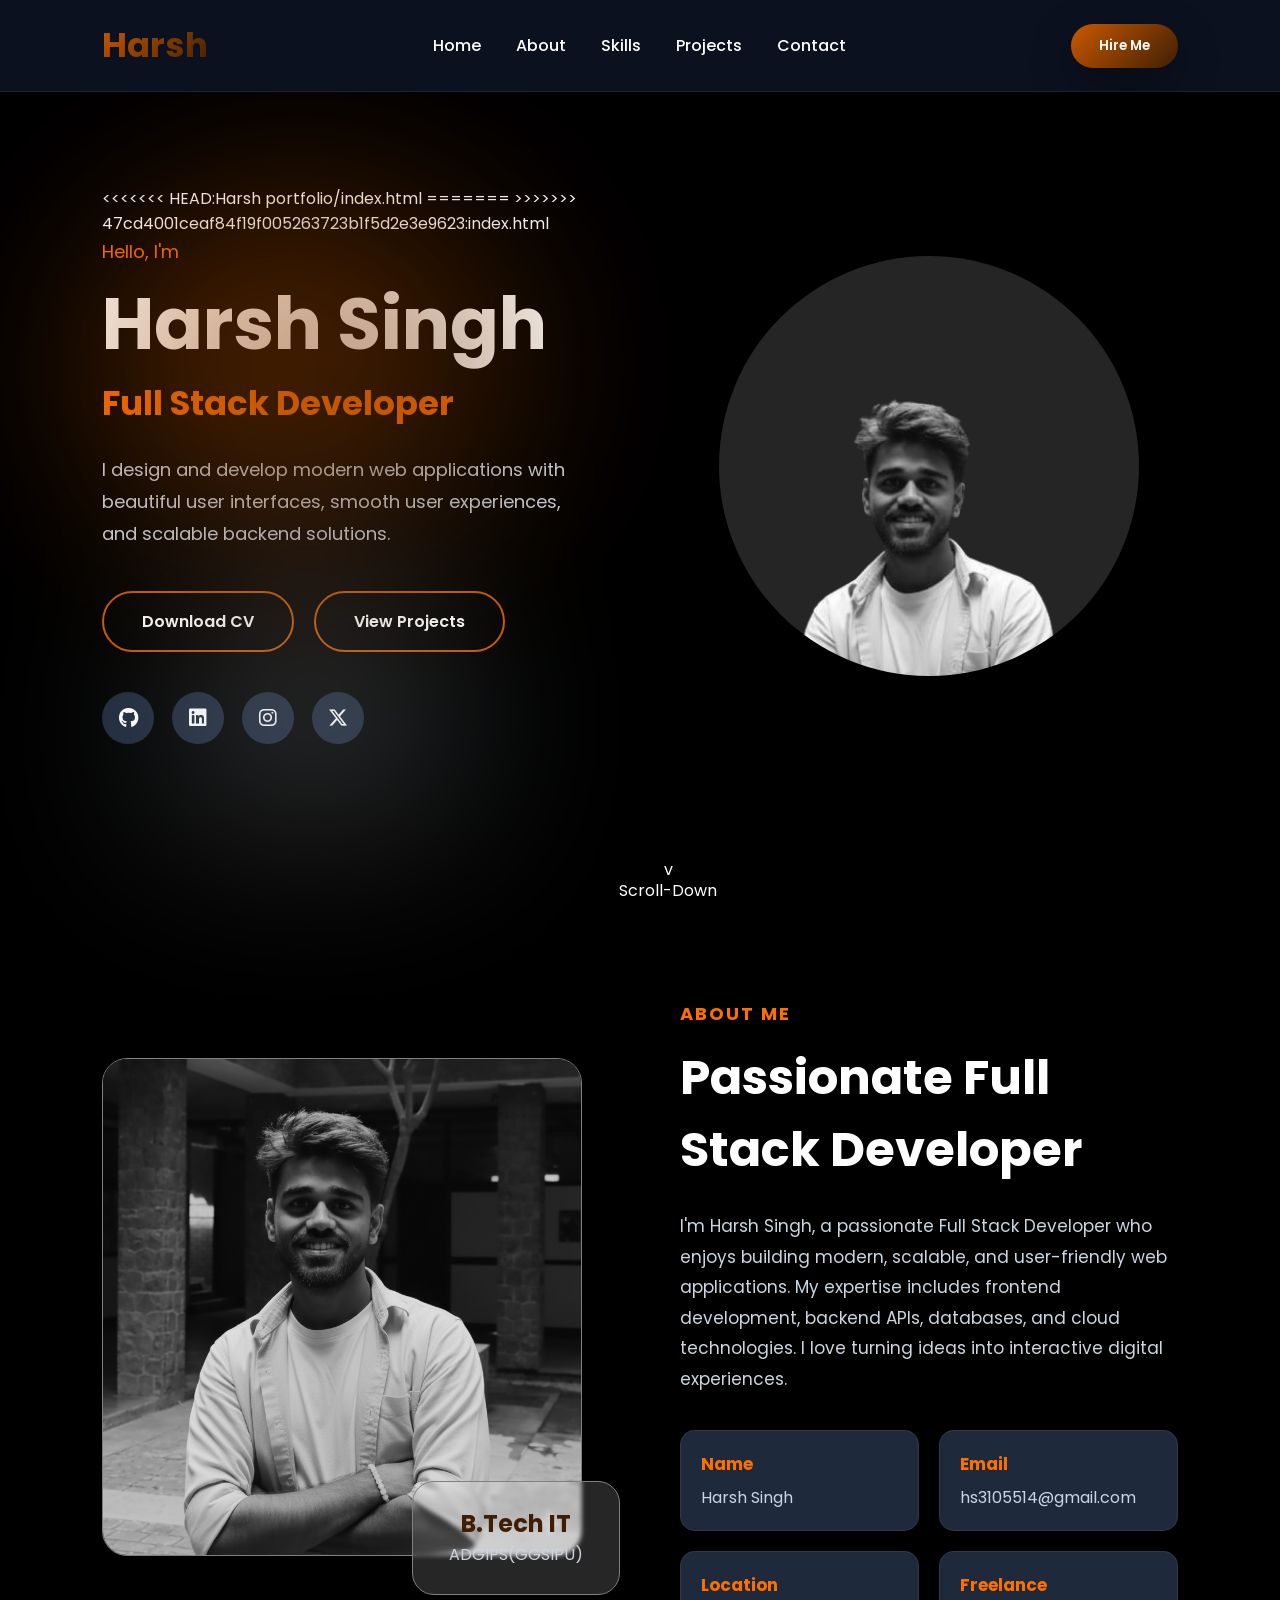
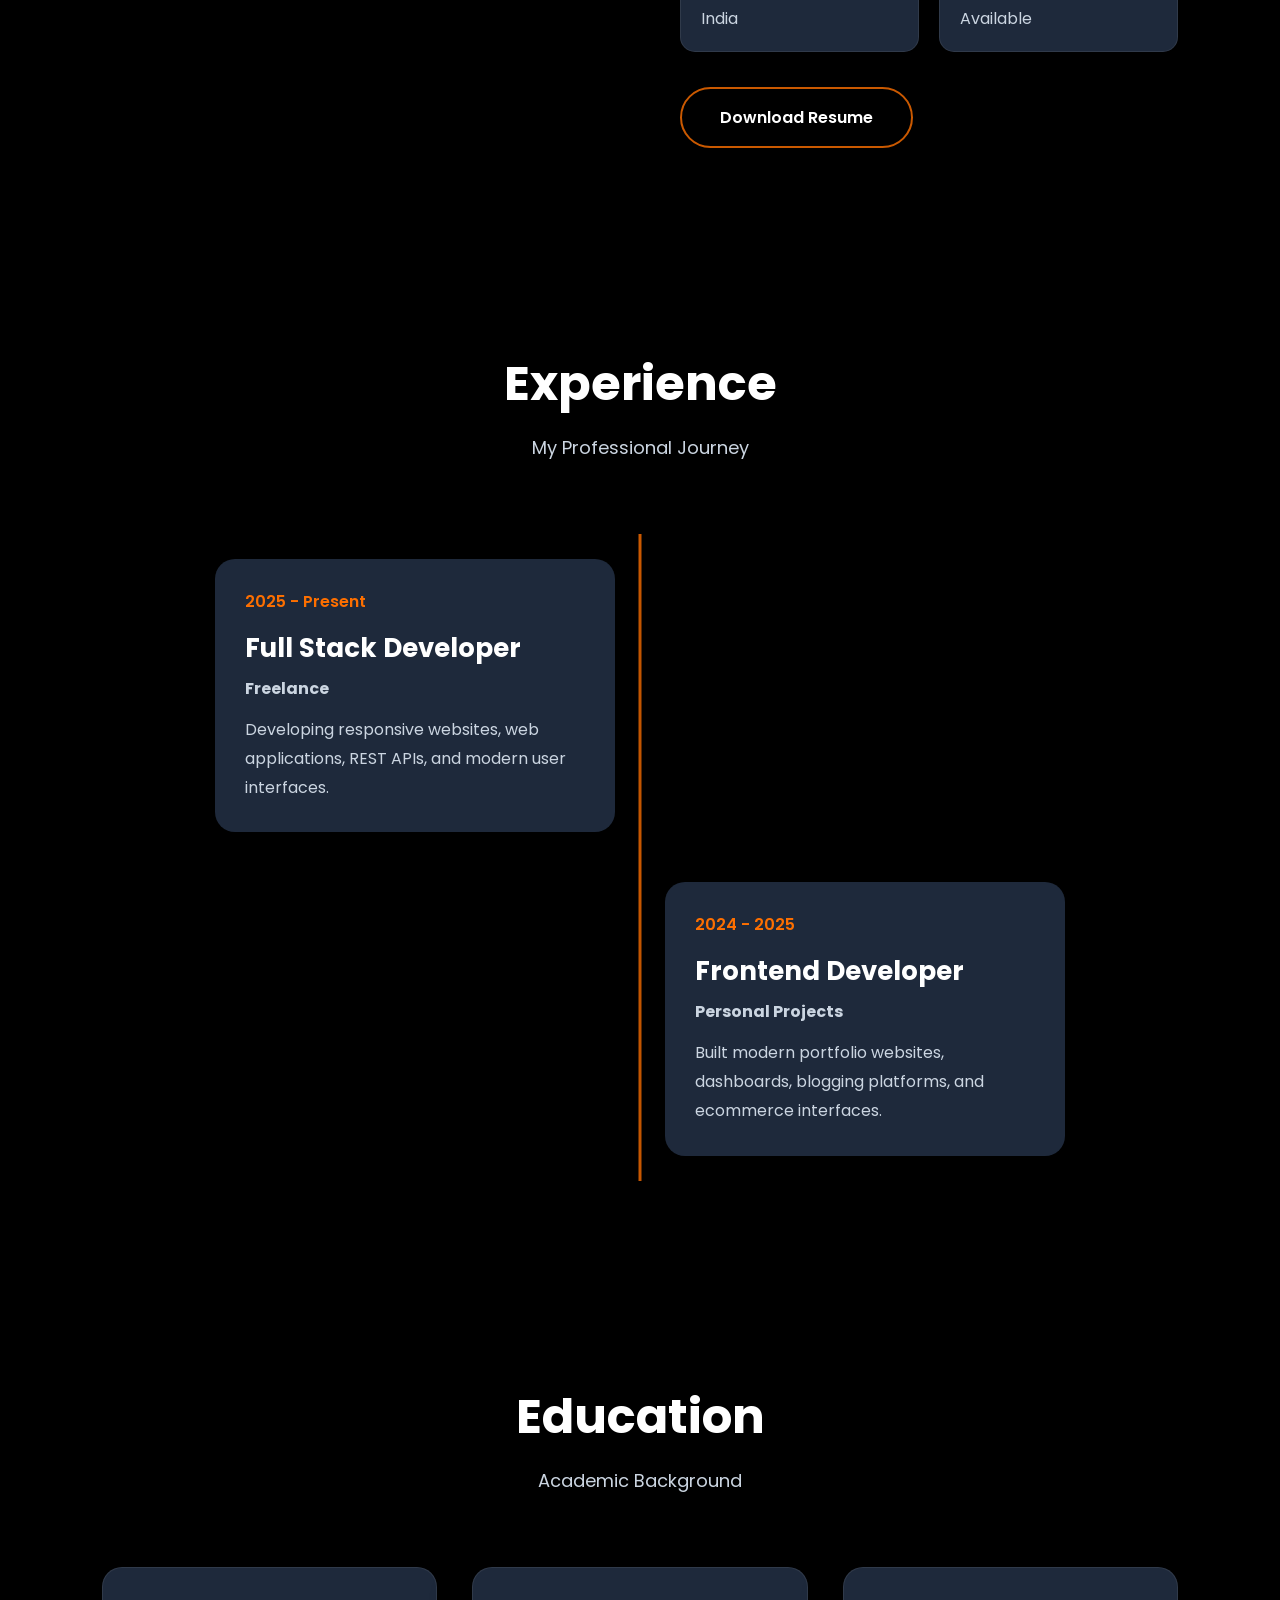
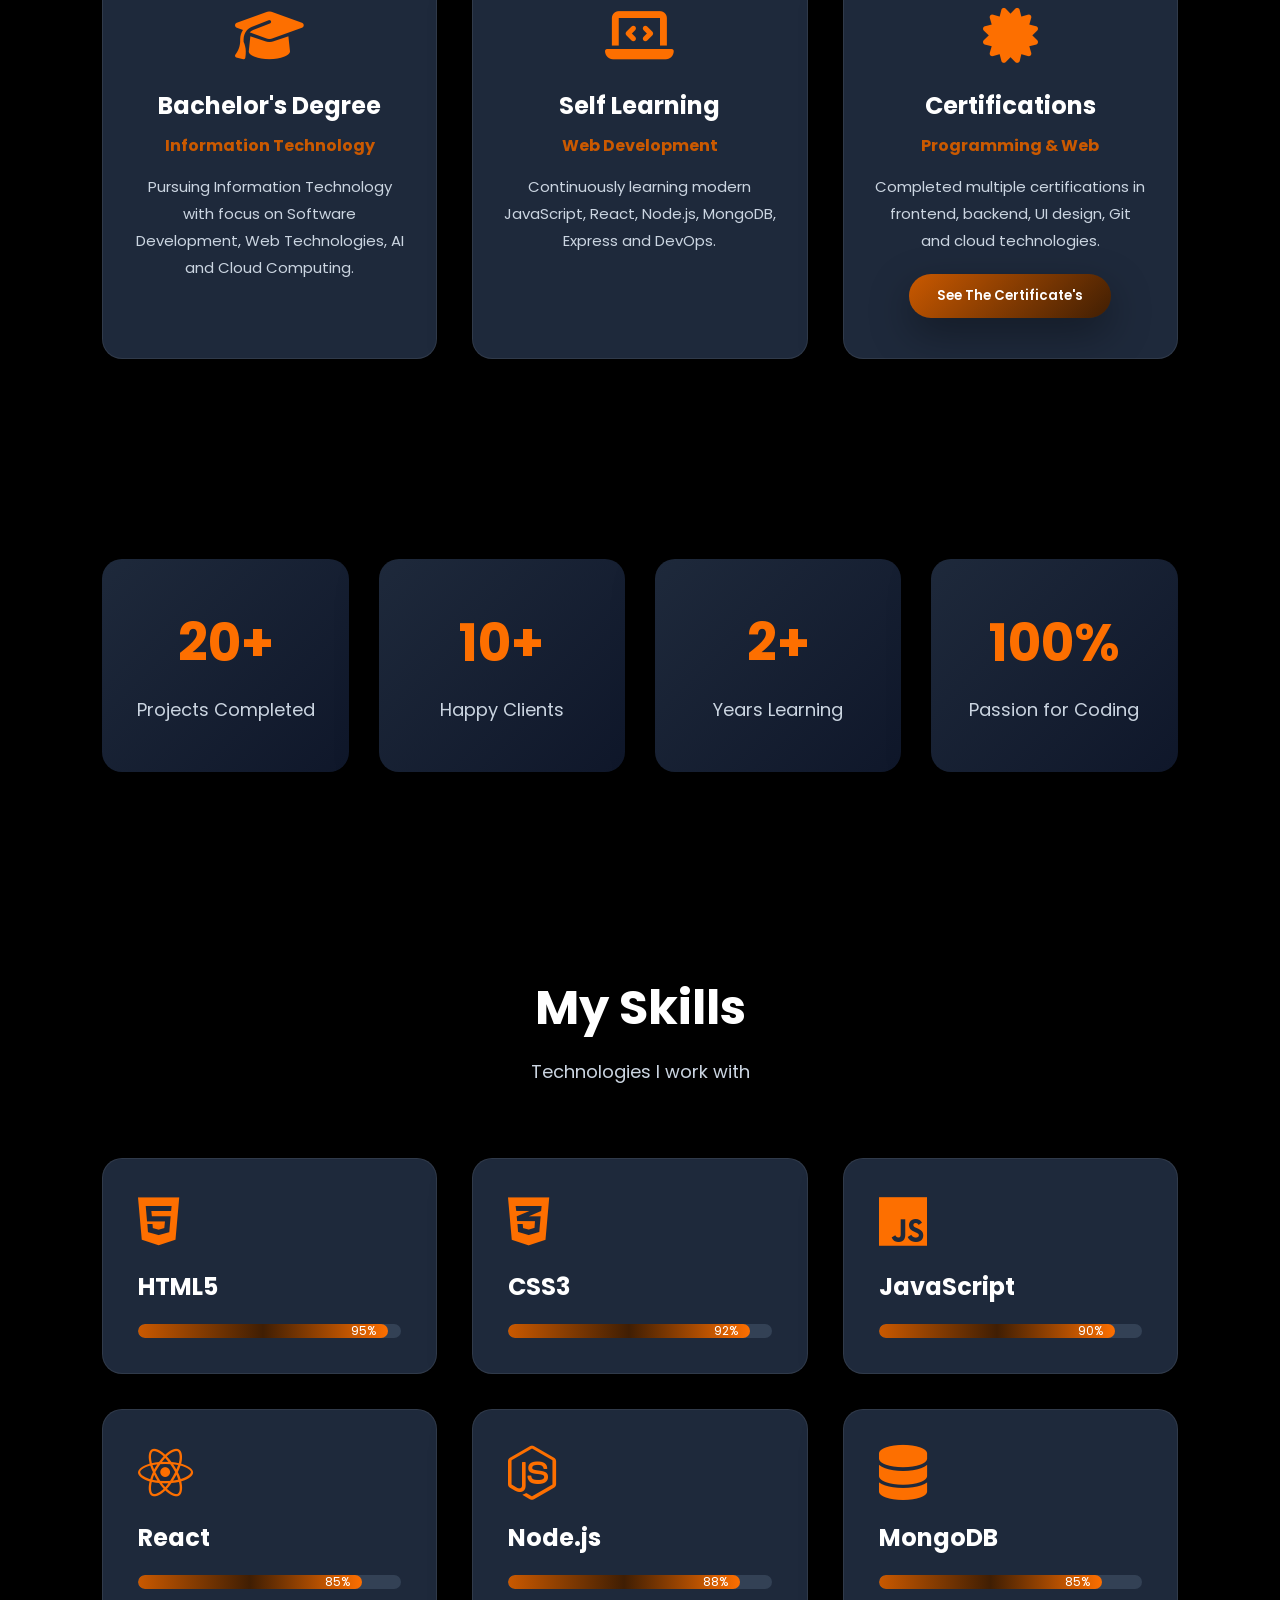
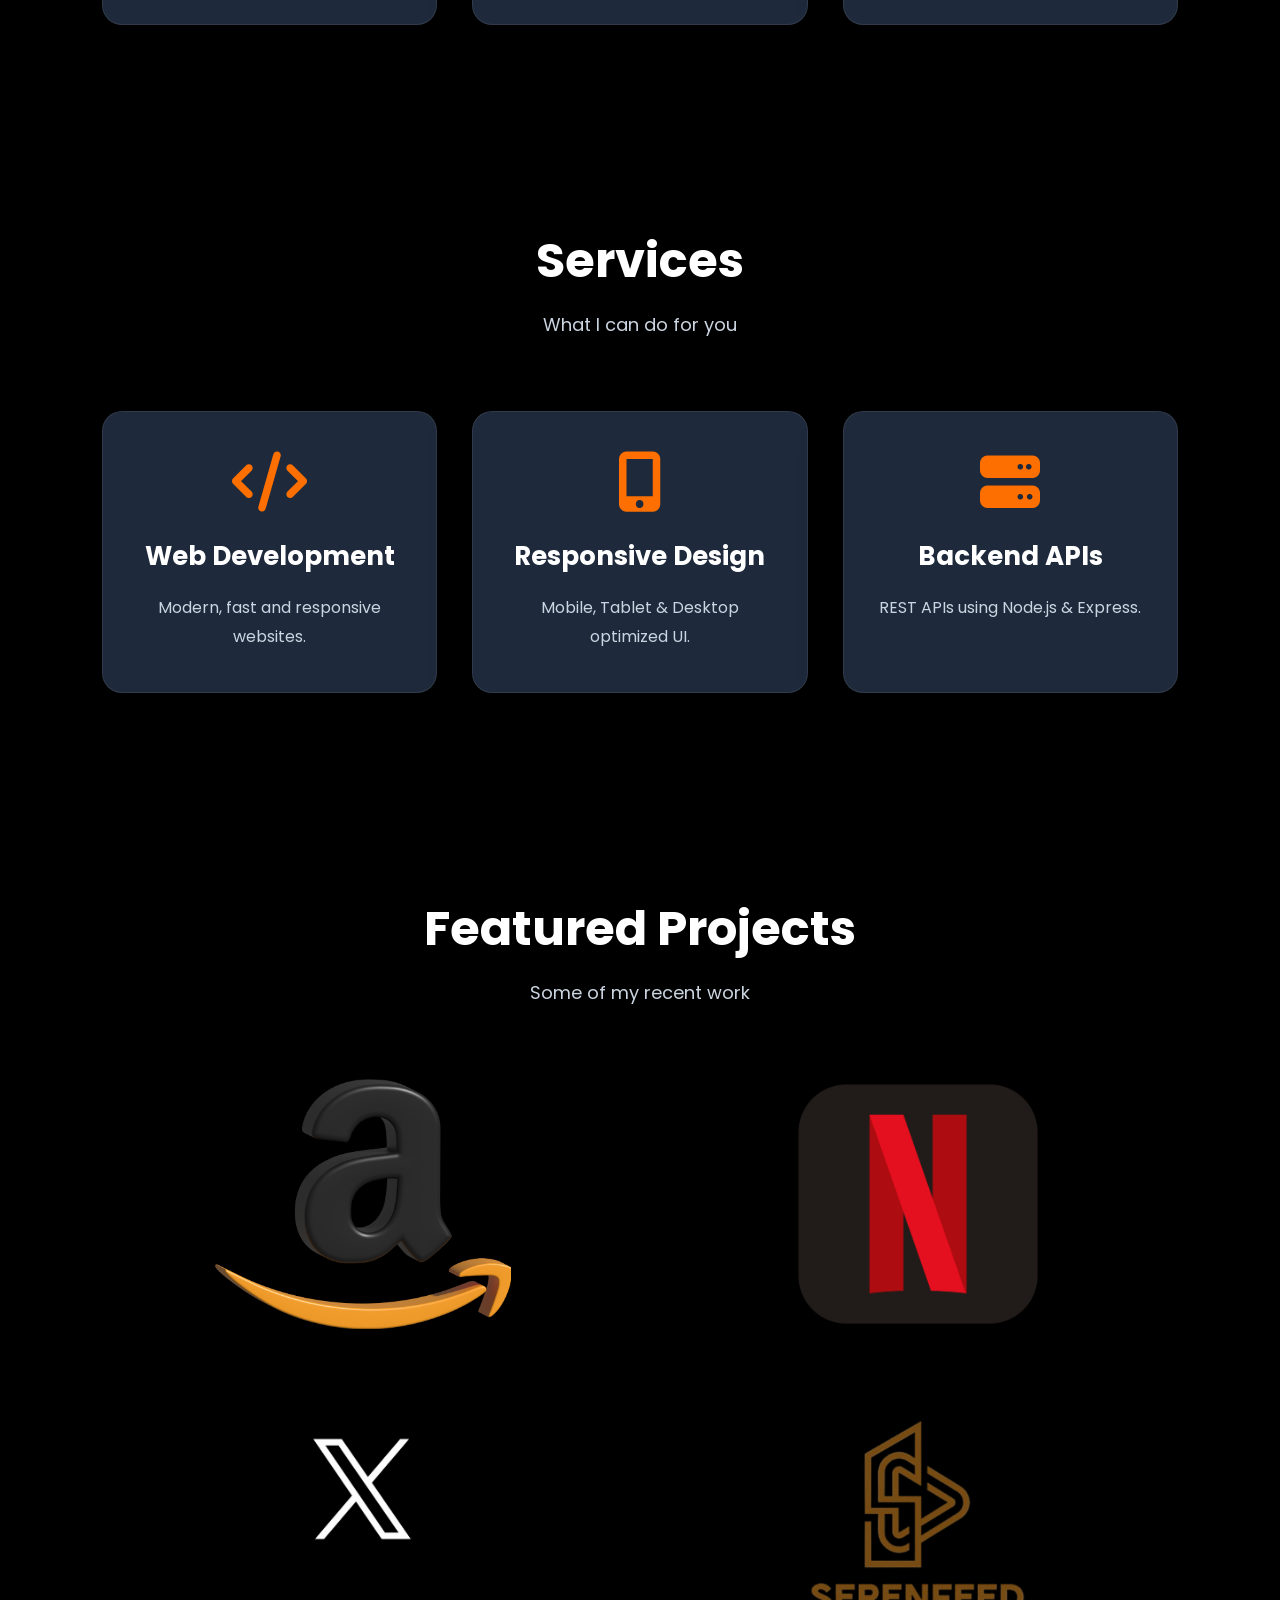
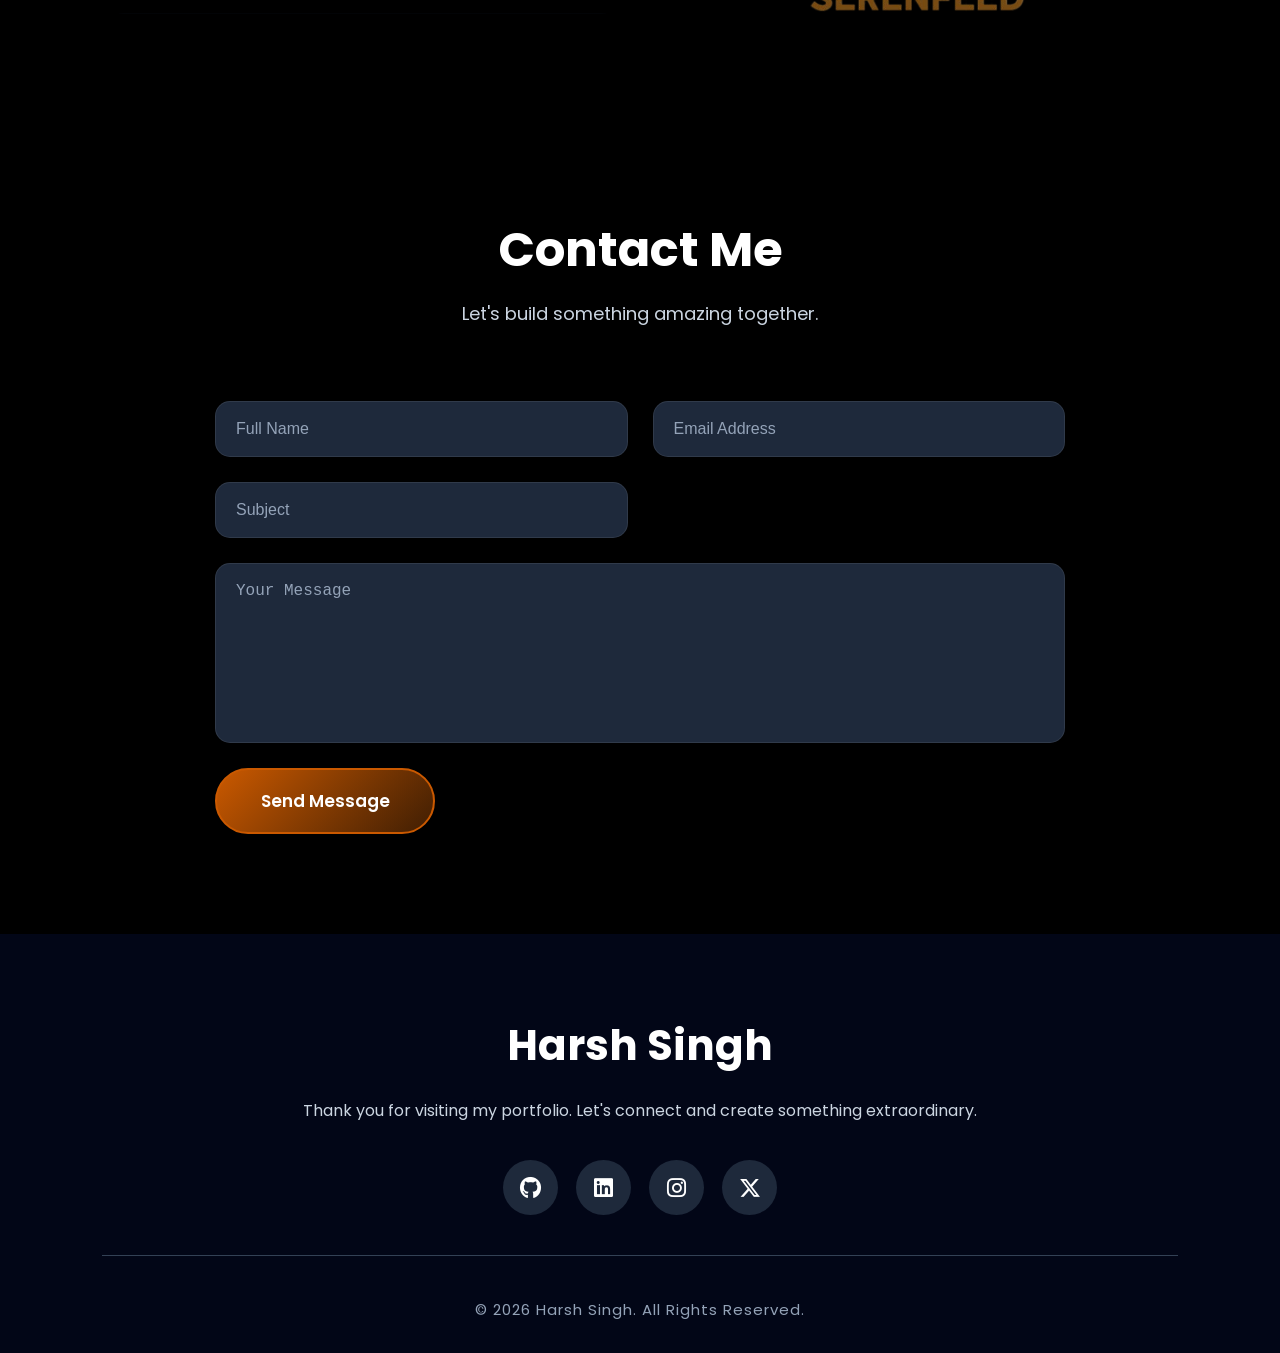
==== index.html @ ce19716c "changes" ====
<!DOCTYPE html>
<html lang="en">

<head>
    <meta charset="UTF-8">
    <meta name="viewport" content="width=device-width, initial-scale=1.0">
    <title>Harsh Singh | Portfolio</title>

   <link rel="logo" href="screen.png">

    <!-- CSS -->
    <link rel="stylesheet" href="portfolio1.css">

    <!-- Next sections will be added here -->

    <script src="portfolio1.js"></script>

    <!-- Google Fonts -->
    <link href="https://fonts.googleapis.com/css2?family=Poppins:wght@300;400;500;600;700&display=swap"
        rel="stylesheet">

    <!-- Font Awesome -->
    <link rel="stylesheet" href="https://cdnjs.cloudflare.com/ajax/libs/font-awesome/6.6.0/css/all.min.css">
</head>

<body>

    <!-- ================= NAVBAR ================= -->

    <header>

        <nav class="navbar">

            <div class="logo">
                Harsh
            </div>

            <ul class="nav-links">

                <li><a href="#home">Home</a></li>

                <li><a href="#about">About</a></li>

                <li><a href="#skills">Skills</a></li>

                <li><a href="#projects">Projects</a></li>

                <li><a href="#contact">Contact</a></li>

            </ul>

            <div class="nav-right">

                <button class="hire-btn">
                    Hire Me
                </button>

                <div class="menu-btn">
                    <i class="fas fa-bars"></i>
                </div>

            </div>

        </nav>

    </header>

    <!-- ================= HERO ================= -->

    <section class="hero" id="home">

        <div class="hero-content">
<<<<<<< HEAD:Harsh portfolio/index.html
            <div class="image-bg"><img src="about-bg.png" alt="Harsh singh"></div>
=======
            <div class="image-bg"></div>
>>>>>>> 47cd4001ceaf84f19f005263723b1f5d2e3e9623:index.html

            <p class="small-text">
                Hello, I'm
            </p>

            <h1>
                Harsh Singh
            </h1>

            <h2>
                Full Stack Developer
            </h2>

            <p class="hero-description">

                I design and develop modern web applications with
                beautiful user interfaces, smooth user experiences,
                and scalable backend solutions.

            </p>

            <div class="hero-buttons">

                <button class="primary-btn">
                    Download CV
                </button>

                <a href="#projects" <button class="secondary-btn">
                    View Projects
                    </button></a>

            </div>

            <!-- Social Icons -->

            <div class="social-links">

                <a href="https://github.com/harsh17-hub">
                    <i class="fab fa-github"></i>
                </a>

                <a href="www.linkedin.com/in/harsh-singh-16a64332b">
                    <i class="fab fa-linkedin"></i>
                </a>

                <a href="https://www.instagram.com/iguana.4095469/">
                    <i class="fab fa-instagram"></i>
                </a>

                <a href="https://x.com/HarshSi26228274">
                    <i class="fab fa-x-twitter"></i>
                </a>

            </div>

        </div>

        <!-- Hero Image -->

        <div class="hero-image">
            <div class="image-bg2">
                <div class="img-box">
                    <img src="about-bg.png" alt="Harsh Singh">
                </div>
            </div>
        </div>

    </section>

    <!-- Scroll Indicator -->

    <div class="scroll-down">

        <span>v</span>
        <span>Scroll-Down</span>

    </div>


    <!-- ================= ABOUT ================= -->

    <section class="about" id="about">

        <div class="about-image">

            <img src="about.png" alt="About Me">

            <div class="card">
                <h1>B.Tech IT</h1>
                <p>ADGIPS(GGSIPU)</p>
            </div>

        </div>

        <div class="about-content">

            <h5>ABOUT ME</h5>

            <h2>
                Passionate Full Stack Developer
            </h2>

            <p>

                I'm Harsh Singh, a passionate Full Stack Developer who enjoys
                building modern, scalable, and user-friendly web applications.
                My expertise includes frontend development, backend APIs,
                databases, and cloud technologies. I love turning ideas into
                interactive digital experiences.

            </p>

            <div class="about-info">

                <div class="info-box">

                    <h3>Name</h3>

                    <span>Harsh Singh</span>

                </div>

                <div class="info-box">

                    <h3>Email</h3>

                    <span>hs3105514@gmail.com</span>

                </div>

                <div class="info-box">

                    <h3>Location</h3>

                    <span>India</span>

                </div>

                <div class="info-box">

                    <h3>Freelance</h3>

                    <span>Available</span>

                </div>

            </div>

            <button class="primary-btn">

                Download Resume

            </button>

        </div>

    </section>

    <!-- ================= EXPERIENCE ================= -->

    <section class="experience">

        <div class="section-title">

            <h2>Experience</h2>

            <p>My Professional Journey</p>

        </div>

        <div class="timeline">

            <div class="timeline-item">

                <div class="timeline-content">

                    <span>2025 - Present</span>

                    <h3>Full Stack Developer</h3>

                    <h4>Freelance</h4>

                    <p>

                        Developing responsive websites, web applications,
                        REST APIs, and modern user interfaces.

                    </p>

                </div>

            </div>

            <div class="timeline-item">

                <div class="timeline-content">

                    <span>2024 - 2025</span>

                    <h3>Frontend Developer</h3>

                    <h4>Personal Projects</h4>

                    <p>

                        Built modern portfolio websites,
                        dashboards, blogging platforms,
                        and ecommerce interfaces.

                    </p>

                </div>

            </div>

        </div>

    </section>

    <!-- ================= EDUCATION ================= -->

    <section class="education">

        <div class="section-title">

            <h2>Education</h2>

            <p>Academic Background</p>

        </div>

        <div class="education-grid">

            <div class="education-card">

                <i class="fas fa-graduation-cap"></i>

                <h3>Bachelor's Degree</h3>

                <h4>Information Technology</h4>

                <p>

                    Pursuing Information Technology with focus on
                    Software Development, Web Technologies,
                    AI and Cloud Computing.

                </p>

            </div>

            <div class="education-card">

                <i class="fas fa-laptop-code"></i>

                <h3>Self Learning</h3>

                <h4>Web Development</h4>

                <p>

                    Continuously learning modern JavaScript,
                    React, Node.js, MongoDB,
                    Express and DevOps.

                </p>

            </div>

            <div class="education-card">

                <i class="fas fa-certificate"></i>

                <h3>Certifications</h3>

                <h4> Programming & Web</h4>

                <p>

                    Completed multiple certifications in
                    frontend, backend, UI design,
                    Git and cloud technologies.

                </p>

                <button> See The Certificate's</button>

            </div>

        </div>

    </section>

    <!-- ================= STATS ================= -->

    <section class="stats">

        <div class="stat-box">

            <h2>20+</h2>

            <p>Projects Completed</p>

        </div>

        <div class="stat-box">

            <h2>10+</h2>

            <p>Happy Clients</p>

        </div>

        <div class="stat-box">

            <h2>2+</h2>

            <p>Years Learning</p>

        </div>

        <div class="stat-box">

            <h2>100%</h2>

            <p>Passion for Coding</p>

        </div>

    </section>
    <!-- ================= SKILLS ================= -->

    <section class="skills" id="skills">

        <div class="section-title">
            <h2>My Skills</h2>
            <p>Technologies I work with</p>
        </div>

        <div class="skills-grid">

            <div class="skill-card">
                <i class="fab fa-html5"></i>
                <h3>HTML5</h3>
                <div class="progress">
                    <div class="progress-bar" style="width:95%">95%</div>
                </div>
            </div>

            <div class="skill-card">
                <i class="fab fa-css3-alt"></i>
                <h3>CSS3</h3>
                <div class="progress">
                    <div class="progress-bar" style="width:92%">92%</div>
                </div>
            </div>

            <div class="skill-card">
                <i class="fab fa-js"></i>
                <h3>JavaScript</h3>
                <div class="progress">
                    <div class="progress-bar" style="width:90%">90%</div>
                </div>
            </div>

            <div class="skill-card">
                <i class="fab fa-react"></i>
                <h3>React</h3>
                <div class="progress">
                    <div class="progress-bar" style="width:85%">85%</div>
                </div>
            </div>

            <div class="skill-card">
                <i class="fab fa-node-js"></i>
                <h3>Node.js</h3>
                <div class="progress">
                    <div class="progress-bar" style="width:88%">88%</div>
                </div>
            </div>

            <div class="skill-card">
                <i class="fas fa-database"></i>
                <h3>MongoDB</h3>
                <div class="progress">
                    <div class="progress-bar" style="width:85%">85%</div>
                </div>
            </div>

        </div>

    </section>

    <!-- ================= SERVICES ================= -->

    <section class="services">

        <div class="section-title">
            <h2>Services</h2>
            <p>What I can do for you</p>
        </div>

        <div class="services-grid">

            <div class="service-card">
                <i class="fas fa-code"></i>
                <h3>Web Development</h3>
                <p>Modern, fast and responsive websites.</p>
            </div>

            <div class="service-card">
                <i class="fas fa-mobile-alt"></i>
                <h3>Responsive Design</h3>
                <p>Mobile, Tablet & Desktop optimized UI.</p>
            </div>

            <div class="service-card">
                <i class="fas fa-server"></i>
                <h3>Backend APIs</h3>
                <p>REST APIs using Node.js & Express.</p>
            </div>

        </div>

    </section>

    <!-- ================= PROJECTS ================= -->

    <section class="projects" id="projects">

        <div class="section-title">
            <h2>Featured Projects</h2>
            <p>Some of my recent work</p>
        </div>

        <div class="project-grid">

            <div class="project-card">
                <img src="amazon.png" alt="Amazon">
                <div class="project-content">
                    <h3>Amazon Clone</h3>
                    <p>Creating Landing Page Of Amazon by HTML,CSS</p>
                    <a href="#">View Project</a>
                </div>
            </div>

            <div class="project-card">
                <img src="netflix.png" alt="Netflix">
                <div class="project-content">
                    <h3>Netflix Clone</h3>
                    <p>Creating Landing Page OF Netflix by HTML,CSS</p>
                    <a href="Netflix.html">View Project</a>
                </div>
            </div>

            <div class="project-card">
                <img src="x.png" alt="Twitter">
                <div class="project-content">
                    <h3>Twitter Clone</h3>
                    <p>Creating Landing Page Of twitter BY HTML,CSS, JAVASCRIPT</p>
                    <a href="#">View Project</a>
                </div>
            </div>

            <div class="project-card">
                <img src="serenfeed-logo.png" alt="Serenfeed">
                <div class="project-content">
                    <h3>SerenFeed</h3>
                    <p>Modern Blogging Platform</p>
                    <a href="serenfeed.html">View Project</a>
                </div>
            </div>

        </div>

    </section>

    <!-- ================= CONTACT ================= -->

    <section class="contact" id="contact">

        <div class="section-title">
            <h2>Contact Me</h2>
            <p>Let's build something amazing together.</p>
        </div>

        <form class="contact-form">

            <input type="text" placeholder="Full Name">

            <input type="email" placeholder="Email Address">

            <input type="text" placeholder="Subject">

            <textarea rows="6" placeholder="Your Message"></textarea>

            <button type="submit" class="primary-btn">
                Send Message
            </button>

        </form>

    </section>
</body>
<!-- ================= FOOTER ================= -->

<footer>

    <div class="footer-content">

        <h2>Harsh Singh</h2>

        <p>

            Thank you for visiting my portfolio.
            Let's connect and create something extraordinary.

        </p>

        <div class="footer-social">

            <a href="https://github.com/harsh17-hub"><i class="fab fa-github"></i></a>

            <a href="www.linkedin.com/in/harsh-singh-16a64332b"><i class="fab fa-linkedin"></i></a>

            <a href="https://www.instagram.com/iguana.4095469/"><i class="fab fa-instagram"></i></a>

            <a href="https://x.com/HarshSi26228274"><i class="fab fa-x-twitter"></i></a>

        </div>

    </div>

    <hr>

    <p class="copyright">

        © 2026 Harsh Singh. All Rights Reserved.

    </p>

</footer>

<!-- ================= BACK TO TOP ================= -->

<div id="backToTop">

    <i class="fas fa-arrow-up"></i>

</div>


</html>
---- portfolio1.css ----
/* ==========================================
        GOOGLE FONTS
========================================== */

@import url('https://fonts.googleapis.com/css2?family=Poppins:wght@300;400;500;600;700;800&display=swap');

/* ==========================================
        RESET
========================================== */

* {
    margin: 0;
    padding: 0;
    box-sizing: border-box;
    text-decoration: none;
    list-style: none;
}

html {
    scroll-behavior: smooth;
}

body {
    font-family: 'Poppins', sans-serif;
    background-color: black;
    background-size: contain;
    z-index: 0;
    color: #ffffff;
    overflow-x: hidden;
}

/* ==========================================
        VARIABLES
========================================== */

:root {

    --primary: #CA5900;
    --secondary: #401e03;
    --accent: #FD6F00;

    --bg: #0F172A;
    --card: #1E293B;
    --light: #334155;

    --text: #F8FAFC;
    --gray: #CBD5E1;

    --radius: 18px;

    --shadow: 0 15px 40px rgba(0, 0, 0, .35);

}

/* ==========================================
        GENERAL
========================================== */

section {
    padding: 100px 8%;
}

img {
    width: 100%;
    display: block;
}

button {
    border: none;
    cursor: pointer;
    transition: .35s;
    font-family: inherit;
}

button:hover {
    transform: translateY(-3px);
}

h1,
h2,
h3,
h4 {
    font-weight: 700;
}

p {
    line-height: 1.8;
    color: var(--gray);
}

/* ==========================================
        NAVBAR
========================================== */

header {

    position: fixed;
    width: 100%;
    top: 0;
    left: 0;
    z-index: 1000;

    backdrop-filter: blur(18px);

    background: rgba(15, 23, 42, .75);

    border-bottom: 1px solid rgba(255, 255, 255, .08);

}

.navbar {

    display: flex;

    justify-content: space-between;

    align-items: center;

    padding: 20px 8%;

}

.logo {

    font-size: 34px;

    font-weight: 700;

    background: linear-gradient(135deg, var(--primary), var(--secondary));
    -webkit-background-clip: text;

    -webkit-text-fill-color: transparent;

}


.nav-links {

    display: flex;

    gap: 35px;

}

.nav-links a {

    color: white;

    font-weight: 500;

    transition: .3s;
    position: relative;
    text-decoration: none;

}

.nav-links a::after {
    content: '';
    position: absolute;
    bottom: -5px;
    left: 0;
    right: 0;
    width: 0;
    height: 2px;
    background: rgb(65, 65, 255);
    transition: width 0.3s ease;
}

.nav-links a:hover::after {
    width: 100%;
}

.nav-links a:hover {

    color: var(--accent);

}

.nav-right {

    display: flex;

    align-items: center;

    gap: 18px;

}

.menu-btn {

    display: none;

    color: white;

    font-size: 28px;

    cursor: pointer;

}

.hire-btn {

    padding: 12px 28px;

    background: linear-gradient(135deg, var(--primary), var(--secondary));

    color: white;

    border-radius: 40px;

    font-weight: 600;

    box-shadow: var(--shadow);

}

.hire-btn:hover {

    transform: translateY(-4px);

}

/* ==========================================
        HERO
========================================== */

.hero {

    min-height: 100vh;

    display: flex;

    justify-content: space-between;

    align-items: center;

    gap: 80px;

    padding-top: 130px;

}

.hero-content {

    flex: 1;

}

.small-text {

    color: var(--accent);

    font-size: 18px;

    margin-bottom: 15px;

}

.hero h1 {

    font-size: 72px;

    line-height: 1.1;

    margin-bottom: 15px;

}

.hero h2 {

    font-size: 34px;

    color: var(--accent);

    margin-bottom: 25px;

}

.hero-description {

    max-width: 600px;

    font-size: 18px;

    margin-bottom: 40px;

}

.hero-buttons {

    display: flex;

    gap: 20px;

    margin-bottom: 40px;

}

.primary-btn {

    background: transparent;

    border: 2px solid var(--primary);

    color: white;

    padding: 16px 38px;

    border-radius: 50px;

    font-size: 16px;

    font-weight: 600;

}

.secondary-btn {

    background: transparent;

    color: white;

    border: 2px solid var(--primary);

    padding: 16px 38px;

    border-radius: 50px;

    font-size: 16px;

    font-weight: 600;

}

.primary-btn:hover {

    background: linear-gradient(135deg, var(--primary), var(--secondary));

    transform: translateY(-6px);

}

.secondary-btn:hover {

    background: linear-gradient(135deg, var(--primary), var(--secondary));

    transform: translateY(-6px);

}


/* ==========================================
        SOCIAL LINKS
========================================== */

.social-links {

    display: flex;

    gap: 18px;

}

.social-links a {

    width: 52px;

    height: 52px;

    display: flex;

    justify-content: center;

    align-items: center;

    border-radius: 50%;

    background: var(--card);

    color: white;

    font-size: 20px;

    transition: .3s;

}

.social-links a:hover {

    background: linear-gradient(135deg, var(--primary), var(--secondary));

    transform: translateY(-6px);

}

/* ==========================================
        HERO IMAGE
========================================== */

.hero-image {

    flex: 1;

    position: relative;

    display: flex;
    margin-top: 1px;

    justify-content: center;

    align-items: center;

}

.image-bg {
    position: absolute;

    z-index: 0;

    width: 420px;

    height: 320px;

    background: linear-gradient(135deg, var(--primary), var(--secondary));

    border-radius: 80%;

    filter: blur(100px);

    opacity: .31;

}


.img-box {
    display: flex;

    align-items: center;

    justify-content: center;

    width: 420px;

    height: 420px;

    background: rgb(38, 37, 37);

    border-radius: 100%;

    filter: blur(0px);

    overflow: hidden;
}

.img-box img {
    width: 100%;
    filter: grayscale(100%);
    transition: 0.3s ease;
    cursor: pointer;
}

.img-box :hover {
    filter: grayscale(0%);
    transform: scale(1.05);
}

/* ==========================================
        SCROLL INDICATOR
========================================== */

.scroll-down {

    position: absolute;

    right: 40%;

    bottom: 0px;

    transform: translateX(-50%);

}


.scroll-down span {

    width: 100px;

    height: 20px;

    display: flex;
    justify-content: center;
    align-items: center;
    animation: scroll 1.5s infinite;
    margin-top: 1px;

    /* border:2px solid var(--accent); */

    border-radius: 30px;

    position: relative;

}

.scroll-down span::before {

    content: "";

    position: absolute;

    top: 8px;

    left: 50%;

    transform: translateX(-50%);

    width: 6px;

    height: 10px;

    /* background:var(--accent); */

    border-radius: 50px;

    animation: scroll 1.5s infinite;

}

@keyframes scroll {

    0% {

        opacity: 1;

        transform: translate(-50%, 0);

    }

    100% {

        opacity: 0;

        transform: translate(-50%, 20px);

    }

}

/* ==========================================
        ABOUT SECTION
========================================== */

.about {
    display: grid;
    grid-template-columns: 1fr 1fr;
    gap: 80px;
    align-items: center;
}

.card {
    display: flex;
    flex-direction: column;
    justify-content: center;
    align-items: center;
    margin: 10px 10px 10px 10px;
    top: -85px;
    left: 300px;
    position: relative;
    border-radius: 22px;
    background-color: rgba(255, 255, 255, 0.15);
    backdrop-filter: blur(2px);
    height: 114px;
    width: 208px;
    border: 1px solid grey;
}

.card h1 {
    color: var(--secondary)
}

.about-image img {
    width: 100%;
    max-width: 480px;
    border-radius: 25px;
    box-shadow: var(--shadow);
    border: 1px solid grey;
}

.about-content h5 {
    color: var(--accent);
    font-size: 18px;
    letter-spacing: 2px;
    margin-bottom: 15px;
}

.about-content h2 {
    font-size: 48px;
    margin-bottom: 25px;
}

.about-content p {
    font-size: 17px;
    margin-bottom: 35px;
}

.about-info {
    display: grid;
    grid-template-columns: repeat(2, 1fr);
    gap: 20px;
    margin-bottom: 35px;
}

.info-box {
    background: var(--card);
    padding: 20px;
    border-radius: 15px;
    transition: .35s;
    border: 1px solid rgba(255, 255, 255, .08);
}

.info-box:hover {
    transform: translateY(-8px);
    border-color: var(--accent);
}

.info-box h3 {
    color: var(--accent);
    font-size: 17px;
    margin-bottom: 8px;
}

.info-box span {
    color: var(--gray);
}

/* ==========================================
        SECTION TITLE
========================================== */

.section-title {
    text-align: center;
    margin-bottom: 70px;
}

.section-title h2 {
    font-size: 48px;
    margin-bottom: 12px;
}

.section-title p {
    font-size: 18px;
}

/* ==========================================
        EXPERIENCE
========================================== */


.timeline {
    max-width: 900px;
    margin: auto;
    position: relative;
}

.timeline::before {
    content: "";
    position: absolute;
    left: 50%;
    top: 0;
    width: 3px;
    height: 100%;
    background: var(--primary);
    transform: translateX(-50%);
}

.timeline-item {
    width: 50%;
    padding: 25px;
    position: relative;
}

.timeline-item:nth-child(odd) {
    left: 0;
}

.timeline-item:nth-child(even) {
    left: 50%;
}

.timeline-content {
    background: var(--card);
    padding: 30px;
    border-radius: 20px;
    box-shadow: var(--shadow);
    transition: .35s;
}

.timeline-content:hover {
    transform: translateY(-10px);
}

.timeline-content span {
    color: var(--accent);
    font-weight: 600;
}

.timeline-content h3 {
    margin: 15px 0 8px;
    font-size: 26px;
}

.timeline-content h4 {
    color: var(--gray);
    margin-bottom: 15px;
}

/* ==========================================
        EDUCATION
========================================== */

.education-grid {
    display: grid;
    grid-template-columns: repeat(auto-fit, minmax(280px, 1fr));
    gap: 35px;
}

.education-card {
    background: var(--card);
    padding: 40px 30px;
    border-radius: 20px;
    text-align: center;
    transition: .35s;
    box-shadow: var(--shadow);
    border: 1px solid rgba(255, 255, 255, .08);
}

.education-card:hover {
    transform: translateY(-10px);
    border-color: var(--accent);
}

.education-card i {
    font-size: 55px;
    color: var(--accent);
    margin-bottom: 25px;
}

.education-card h3 {
    margin-bottom: 10px;
    font-size: 24px;
}

.education-card h4 {
    color: var(--primary);
    margin-bottom: 15px;
}

.education-card p {
    font-size: 15px;
}

.education-card button {
    margin-top: 20px;
    padding: 12px 28px;

    background: linear-gradient(135deg, var(--primary), var(--secondary));

    color: white;

    border-radius: 40px;

    font-weight: 600;

    box-shadow: var(--shadow);
}

/* ==========================================
        STATS
========================================== */

.stats {
    display: grid;
    grid-template-columns: repeat(auto-fit, minmax(220px, 1fr));
    gap: 30px;
}

.stat-box {
    background: linear-gradient(135deg, #1E293B, #0F172A);
    padding: 45px 25px;
    text-align: center;
    border-radius: 20px;
    box-shadow: var(--shadow);
    transition: .35s;
}

.stat-box:hover {
    transform: translateY(-12px);
}

.stat-box h2 {
    font-size: 52px;
    color: var(--accent);
    margin-bottom: 12px;
}

.stat-box p {
    font-size: 18px;
    color: var(--gray);
}

/* ==========================================
        FADE ANIMATION
========================================== */

.about,
.experience,
.education,
.stats {
    animation: fadeUp .8s ease;
}

@keyframes fadeUp {

    from {
        opacity: 0;
        transform: translateY(60px);
    }

    to {
        opacity: 1;
        transform: translateY(0);
    }

}

/* ==========================================
            SKILLS SECTION
========================================== */

.skills-grid {
    display: grid;
    grid-template-columns: repeat(auto-fit, minmax(320px, 1fr));
    gap: 35px;
}

.skill-card {
    background: var(--card);
    padding: 35px;
    border-radius: 20px;
    box-shadow: var(--shadow);
    transition: .35s;
    border: 1px solid rgba(255, 255, 255, .08);
}

.skill-card:hover {
    transform: translateY(-12px);
    border-color: var(--accent);
}

.skill-card i {
    font-size: 55px;
    margin-bottom: 20px;
    color: var(--accent);
}

.skill-card h3 {
    margin-bottom: 20px;
    font-size: 24px;
}

.progress {
    width: 100%;
    height: 14px;
    background: #334155;
    border-radius: 50px;
    overflow: hidden;
}

.progress-bar {
    height: 100%;
    border-radius: 50px;
    background: linear-gradient(90deg,
            var(--primary),
            var(--secondary),
            var(--accent));
    color: white;
    text-align: right;
    padding-right: 12px;
    font-size: 12px;
    line-height: 14px;
    animation: progressAnimation 2s ease;
}

@keyframes progressAnimation {

    from {
        width: 0;
    }

}

/* ==========================================
            SERVICES
========================================== */


.services-grid {
    display: grid;
    grid-template-columns: repeat(auto-fit, minmax(300px, 1fr));
    gap: 35px;
}

.service-card {

    background: var(--card);

    padding: 40px 30px;

    border-radius: 20px;

    text-align: center;

    transition: .35s;

    box-shadow: var(--shadow);

    border: 1px solid rgba(255, 255, 255, .08);

}

.service-card:hover {

    transform: translateY(-12px);

    background: linear-gradient(135deg,
            var(--primary),
            var(--secondary));

}

.service-card:hover p,
.service-card:hover h3,
.service-card:hover i {

    color: white;

}

.service-card i {

    font-size: 60px;

    color: var(--accent);

    margin-bottom: 25px;

}

.service-card h3 {

    margin-bottom: 18px;

    font-size: 26px;

}

.service-card p {

    font-size: 16px;

}

/* ==========================================
            PROJECTS
========================================== */

.project-grid {

    display: grid;

    grid-template-columns: repeat(auto-fit, minmax(350px, 1fr));

    gap: 35px;

}

.project-card {

    position: relative;

    overflow: hidden;

    border-radius: 22px;

    box-shadow: var(--shadow);

}

.project-card img {

    width: 100%;

    height: 250px;

    object-fit: contain;

    transition: .5s;

}

.project-content {

    position: absolute;

    left: 0;

    bottom: -100%;

    width: 100%;

    padding: 35px;

    background: linear-gradient(rgba(15, 23, 42, .15),

            rgba(15, 23, 42, .96));

    transition: .45s;

}

.project-card:hover .project-content {

    bottom: 0;

}

.project-card:hover img {

    transform: scale(1.12);

}

.project-content h3 {

    font-size: 30px;

    margin-bottom: 10px;

}

.project-content p {

    color: #E2E8F0;

    margin-bottom: 20px;

}

.project-content a {

    display: inline-block;

    padding: 12px 30px;

    border-radius: 40px;

    background: linear-gradient(135deg,

            var(--primary),

            var(--secondary));

    color: white;

    font-weight: 600;

    transition: .3s;

}

.project-content a:hover {

    transform: translateY(-4px);

}

/* ==========================================
        ICON COLORS
========================================== */

.fa-html5 {

    color: #E44D26;

}

.fa-css3-alt {

    color: #1572B6;

}

.fa-js {

    color: #F7DF1E;

}

.fa-react {

    color: #61DAFB;

}

.fa-node-js {

    color: #3C873A;

}

.fa-database {

    color: #00C853;

}

/* ==========================================
        HOVER GLOW
========================================== */

.skill-card:hover,
.service-card:hover,
.project-card:hover {

    box-shadow:

        0 20px 60px rgba(99, 102, 241, .35);

}

/* ==========================================
            CONTACT SECTION
========================================== */

.contact-form {

    max-width: 850px;

    margin: auto;

    display: grid;

    grid-template-columns: repeat(2, 1fr);

    gap: 25px;

}

.contact-form input,
.contact-form textarea {

    width: 100%;

    padding: 18px 20px;

    background: var(--card);

    border: 1px solid rgba(255, 255, 255, .08);

    border-radius: 15px;

    color: #fff;

    font-size: 16px;

    outline: none;

    transition: .3s;

}

.contact-form textarea {

    resize: none;

    min-height: 180px;

    grid-column: 1/3;

}

.contact-form input:focus,
.contact-form textarea:focus {

    border-color: var(--accent);

    box-shadow: 0 0 15px rgba(6, 182, 212, .25);

}

.contact-form input::placeholder,
.contact-form textarea::placeholder {

    color: #94A3B8;

}

.contact-form button {

    width: 220px;

    padding: 18px;

    border-radius: 50px;

    background: linear-gradient(135deg,
            var(--primary),
            var(--secondary));

    color: white;

    font-size: 17px;

    font-weight: 600;

    transition: .35s;

}

.contact-form button:hover {

    transform: translateY(-5px);

    box-shadow: 0 20px 40px rgba(99, 102, 241, .35);

}

/* ==========================================
            FOOTER
========================================== */

footer {

    background: #020617;

    padding: 80px 8% 30px;

    text-align: center;

}

.footer-content {

    max-width: 700px;

    margin: auto;

}

.footer-content h2 {

    font-size: 42px;

    margin-bottom: 20px;

}

.footer-content p {

    color: #CBD5E1;

    margin-bottom: 35px;

    line-height: 1.8;

}

.footer-social {

    display: flex;

    justify-content: center;

    gap: 18px;

    margin-bottom: 40px;

}

.footer-social a {

    width: 55px;

    height: 55px;

    display: flex;

    justify-content: center;

    align-items: center;

    background: var(--card);

    color: white;

    border-radius: 50%;

    font-size: 22px;

    transition: .35s;

}

.footer-social a:hover {

    transform: translateY(-8px);

    background: linear-gradient(135deg,
            var(--primary),
            var(--secondary));

}

footer hr {

    margin: 40px auto;

    border: none;

    height: 1px;

    background: #334155;

}

.copyright {

    color: #94A3B8;

    font-size: 15px;

    letter-spacing: 1px;

}

/* ==========================================
            BACK TO TOP
========================================== */

#backToTop {

    position: fixed;

    right: 30px;

    bottom: 30px;

    width: 58px;

    height: 58px;

    border-radius: 50%;

    background: linear-gradient(135deg,
            var(--primary),
            var(--secondary));

    display: flex;

    justify-content: center;

    align-items: center;

    color: white;

    font-size: 22px;

    cursor: pointer;

    opacity: 0;

    visibility: hidden;

    transition: .35s;

    z-index: 999;

    box-shadow: 0 10px 30px rgba(0, 0, 0, .35);

}

#backToTop.show {

    opacity: 1;

    visibility: visible;

}

#backToTop:hover {

    transform: translateY(-6px);

}

/* ==========================================
            SELECTION
========================================== */

::selection {

    background: var(--primary);

    color: white;

}

/* ==========================================
            SCROLLBAR
========================================== */

::-webkit-scrollbar {

    width: 10px;

}

::-webkit-scrollbar-track {

    background: #0F172A;

}

::-webkit-scrollbar-thumb {

    background: linear-gradient(var(--primary),
            var(--secondary));

    border-radius: 20px;

}

::-webkit-scrollbar-thumb:hover {

    background: var(--accent);

}

/* ==========================================
            LOADER
========================================== */

.loader {

    position: fixed;

    inset: 0;

    background: #0F172A;

    display: flex;

    justify-content: center;

    align-items: center;

    z-index: 99999;

}

.loader::after {

    content: "";

    width: 70px;

    height: 70px;

    border: 6px solid #334155;

    border-top-color: var(--accent);

    border-radius: 50%;

    animation: spin 1s linear infinite;

}

@keyframes spin {

    to {

        transform: rotate(360deg);

    }

}

/* ==========================================
            FADE UP
========================================== */

.fade-up {

    opacity: 0;

    transform: translateY(60px);

    transition: all .8s ease;

}

.fade-up.show {

    opacity: 1;

    transform: translateY(0);

}

/* ==========================================
        RESPONSIVE DESIGN
========================================== */

/* ========= Large Laptop ========= */

@media (max-width:1200px) {

    section {
        padding: 90px 6%;
    }

    .hero {
        gap: 50px;
    }

    .hero h1 {
        font-size: 60px;
    }

    .img-box img {
        width: 360px;
    }

    .about {
        gap: 50px;
    }
}

/* ========= Tablet ========= */

@media (max-width:992px) {

    .nav-links {
        display: none;
    }

    .menu-btn {
        display: block;
    }

    .hire-btn {
        display: none;
    }

    .hero {

        flex-direction: column-reverse;

        text-align: center;

        gap: 50px;

        padding-top: 140px;

    }

    .hero-description {

        margin: auto;

        margin-bottom: 35px;

    }

    .hero-buttons {

        justify-content: center;

    }

    .scroll-down span {
        flex-direction: column-reverse;
        margin-left: 50%;
    }

    .social-links {

        justify-content: center;

    }

    .about {

        grid-template-columns: 1fr;

        text-align: center;

    }

    .card {
        flex-direction: column;
        gap: 8px;
        z-index: 50;
        height: 500px;
        width: 70px;
        top: 10px;
        left: 20px;
    }

    .card h1 {
        writing-mode: vertical-lr;
        text-orientation: upright;
        letter-spacing: 2px;
    }

    .about-image {

        display: flex;

        justify-content: center;

    }

    .about-info {

        grid-template-columns: 1fr 1fr;

    }

    .timeline::before {

        left: 20px;

    }

    .timeline-item {

        width: 100%;

        left: 0 !important;

        padding-left: 60px;

        padding-right: 0;

        margin-bottom: 35px;

    }

    .contact-form {

        grid-template-columns: 1fr;

    }

    .contact-form textarea {

        grid-column: auto;

    }

    .contact-form button {

        width: 100%;

    }

    .skills-grid {

        grid-template-columns: repeat(2, 1fr);

    }

    .services-grid {

        grid-template-columns: repeat(2, 1fr);

    }

    .project-grid {

        grid-template-columns: 1fr;

    }

}

/* ========= Mobile ========= */

@media (max-width:768px) {

    section {

        padding: 70px 5%;

    }

    .logo {

        font-size: 28px;

    }

    .hero h1 {

        font-size: 45px;

    }

    .hero h2 {

        font-size: 24px;

    }

    .hero-description {

        font-size: 16px;

    }

    .img-box img {

        width: 300px;

    }

    .image-bg {

        width: 300px;

        height: 300px;

    }

    .hero-buttons {

        flex-direction: column;

    }

    .primary-btn,

    .secondary-btn {

        width: 100%;

    }

    .card {
        display: none;
    }

    .about-content h2 {

        font-size: 36px;

    }

    .about-info {

        grid-template-columns: 1fr;

    }

    .section-title h2 {

        font-size: 36px;

    }

    .skills-grid,

    .services-grid,

    .education-grid,

    .stats {

        grid-template-columns: 1fr;

    }

    .project-card img {

        height: 220px;

    }

    .footer-content h2 {

        font-size: 34px;

    }

    .footer-social {

        flex-wrap: wrap;

    }

}

/* ========= Small Mobile ========= */

@media (max-width:480px) {

    .hero {

        padding-top: 120px;

    }

    .hero h1 {

        font-size: 36px;

    }

    .hero h2 {

        font-size: 20px;

    }

    .hero-description {

        font-size: 15px;

    }

    .small-text {

        font-size: 15px;

    }

    .hero-image img {

        width: 240px;

    }

    .image-bg {

        width: 240px;

        height: 240px;

    }

    .primary-btn,

    .secondary-btn {

        padding: 15px;

        font-size: 15px;

    }

    .section-title h2 {

        font-size: 30px;

    }

    .about-content h2 {

        font-size: 30px;

    }

    .skill-card,

    .service-card,

    .education-card {

        padding: 25px;

    }

    .project-content {

        padding: 20px;

    }

    .project-content h3 {

        font-size: 24px;

    }

    .project-content a {

        padding: 10px 22px;

    }

    .contact-form input,

    .contact-form textarea {

        padding: 15px;

    }

    .footer-content h2 {

        font-size: 28px;

    }

    .footer-content p {

        font-size: 14px;

    }

    #backToTop {

        width: 48px;

        height: 48px;

        right: 15px;

        bottom: 15px;

        font-size: 18px;

    }

}

/* ==========================================
        MOBILE MENU
========================================== */

.mobile-menu {

    position: fixed;

    top: 0;

    right: -100%;

    width: 280px;

    height: 100vh;

    background: #111827;

    padding: 100px 30px;

    transition: .4s;

    z-index: 9999;

    box-shadow: -5px 0 30px rgba(0, 0, 0, .4);

}

.mobile-menu.active {

    right: 0;

}

.mobile-menu ul {

    display: flex;

    flex-direction: column;

    gap: 25px;

}

.mobile-menu ul a {

    color: white;

    font-size: 18px;

    font-weight: 500;

    transition: .3s;

}

.mobile-menu ul a:hover {

    color: var(--accent);

    padding-left: 8px;

}

.close-menu {

    position: absolute;

    top: 25px;

    right: 25px;

    font-size: 30px;

    cursor: pointer;

    color: white;

}
/* ==========================================
        SMOOTH TRANSITIONS
========================================== */

* {

    transition:
        background .3s,
        color .3s,
        border .3s,
        transform .3s,
        box-shadow .3s;

}
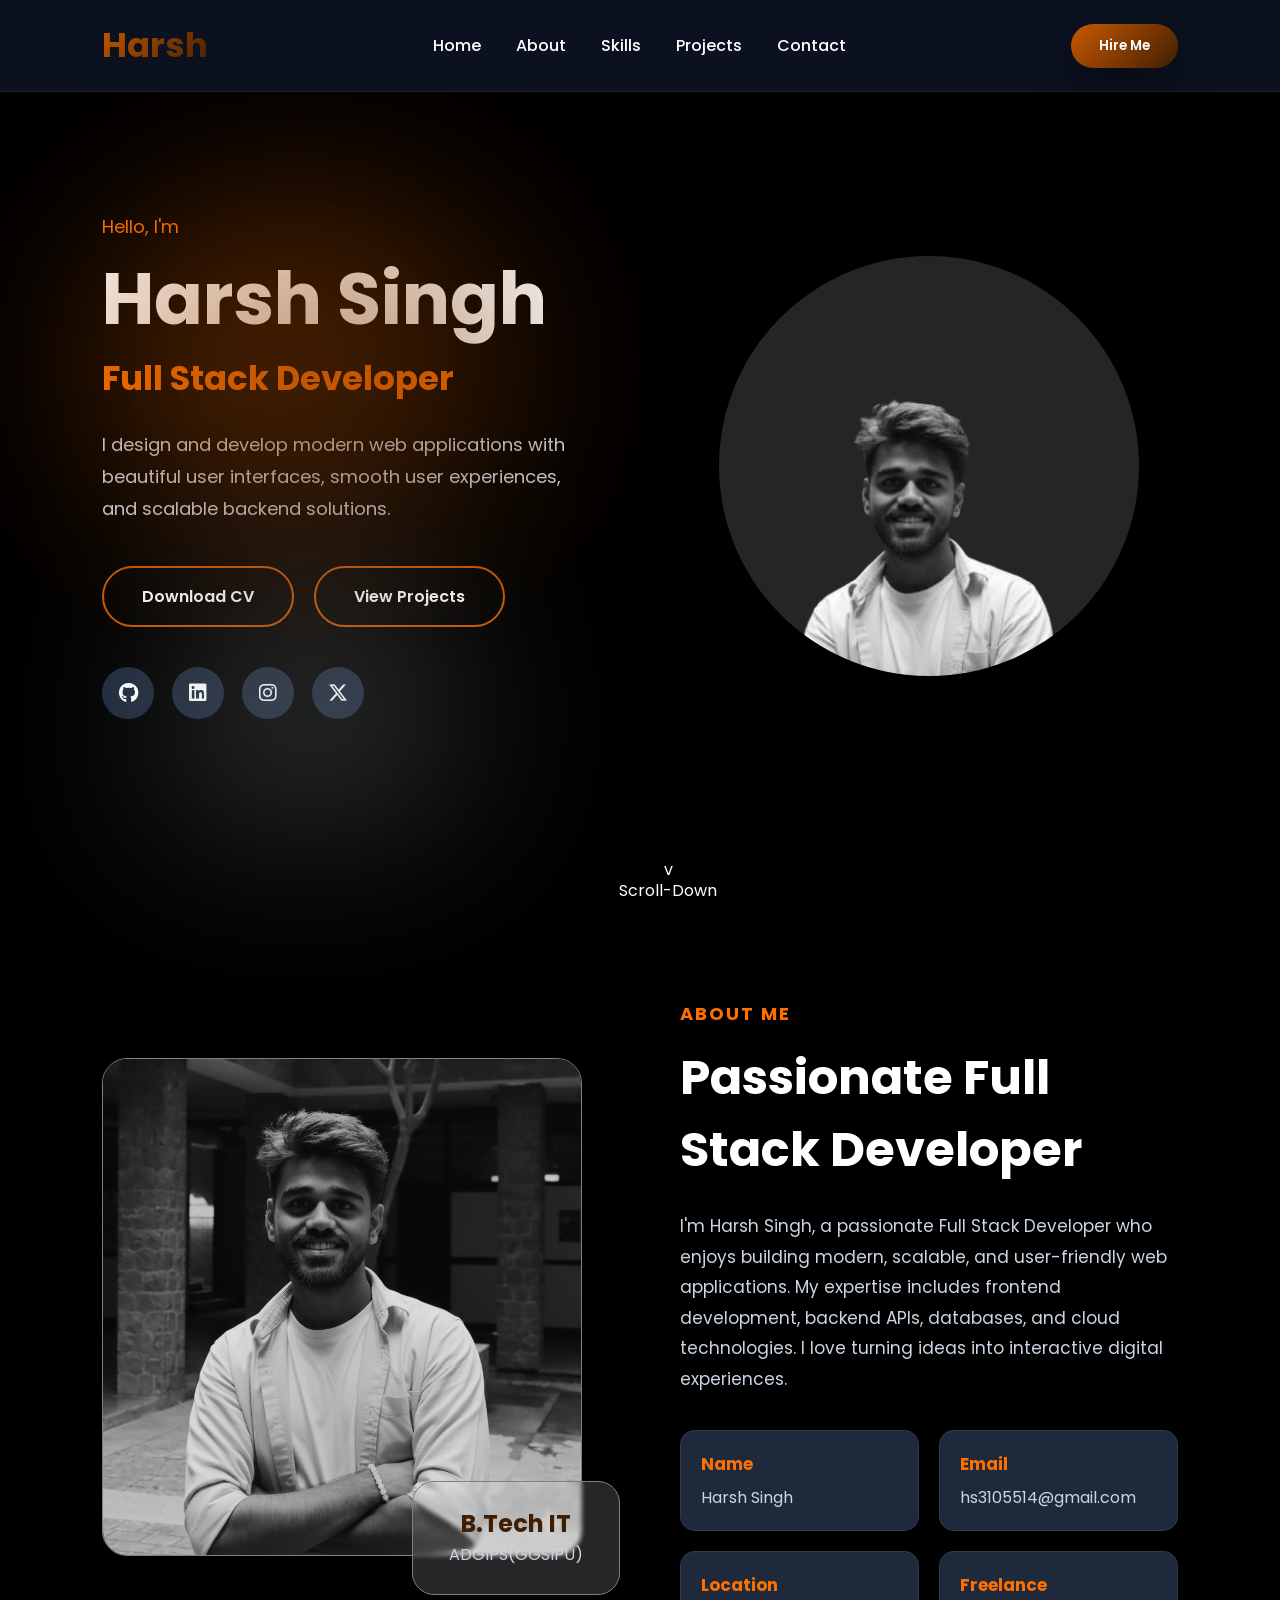
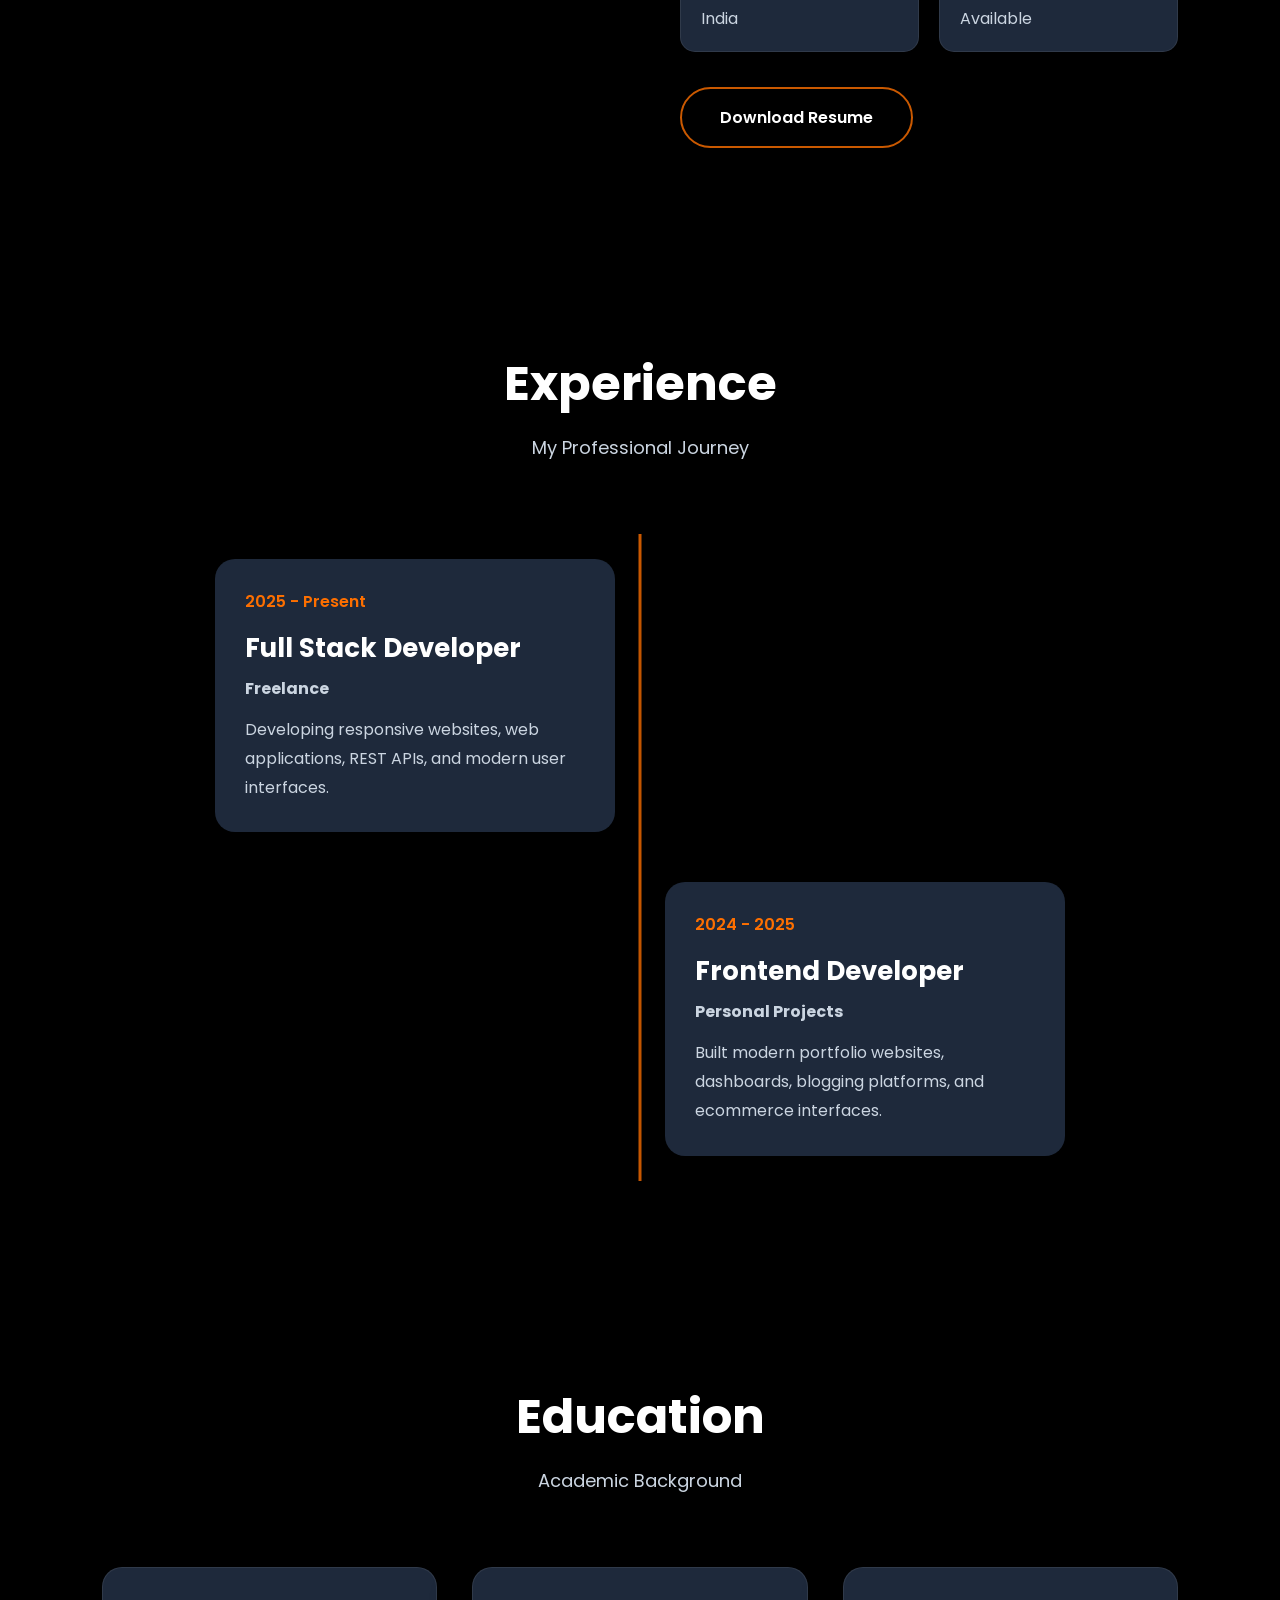
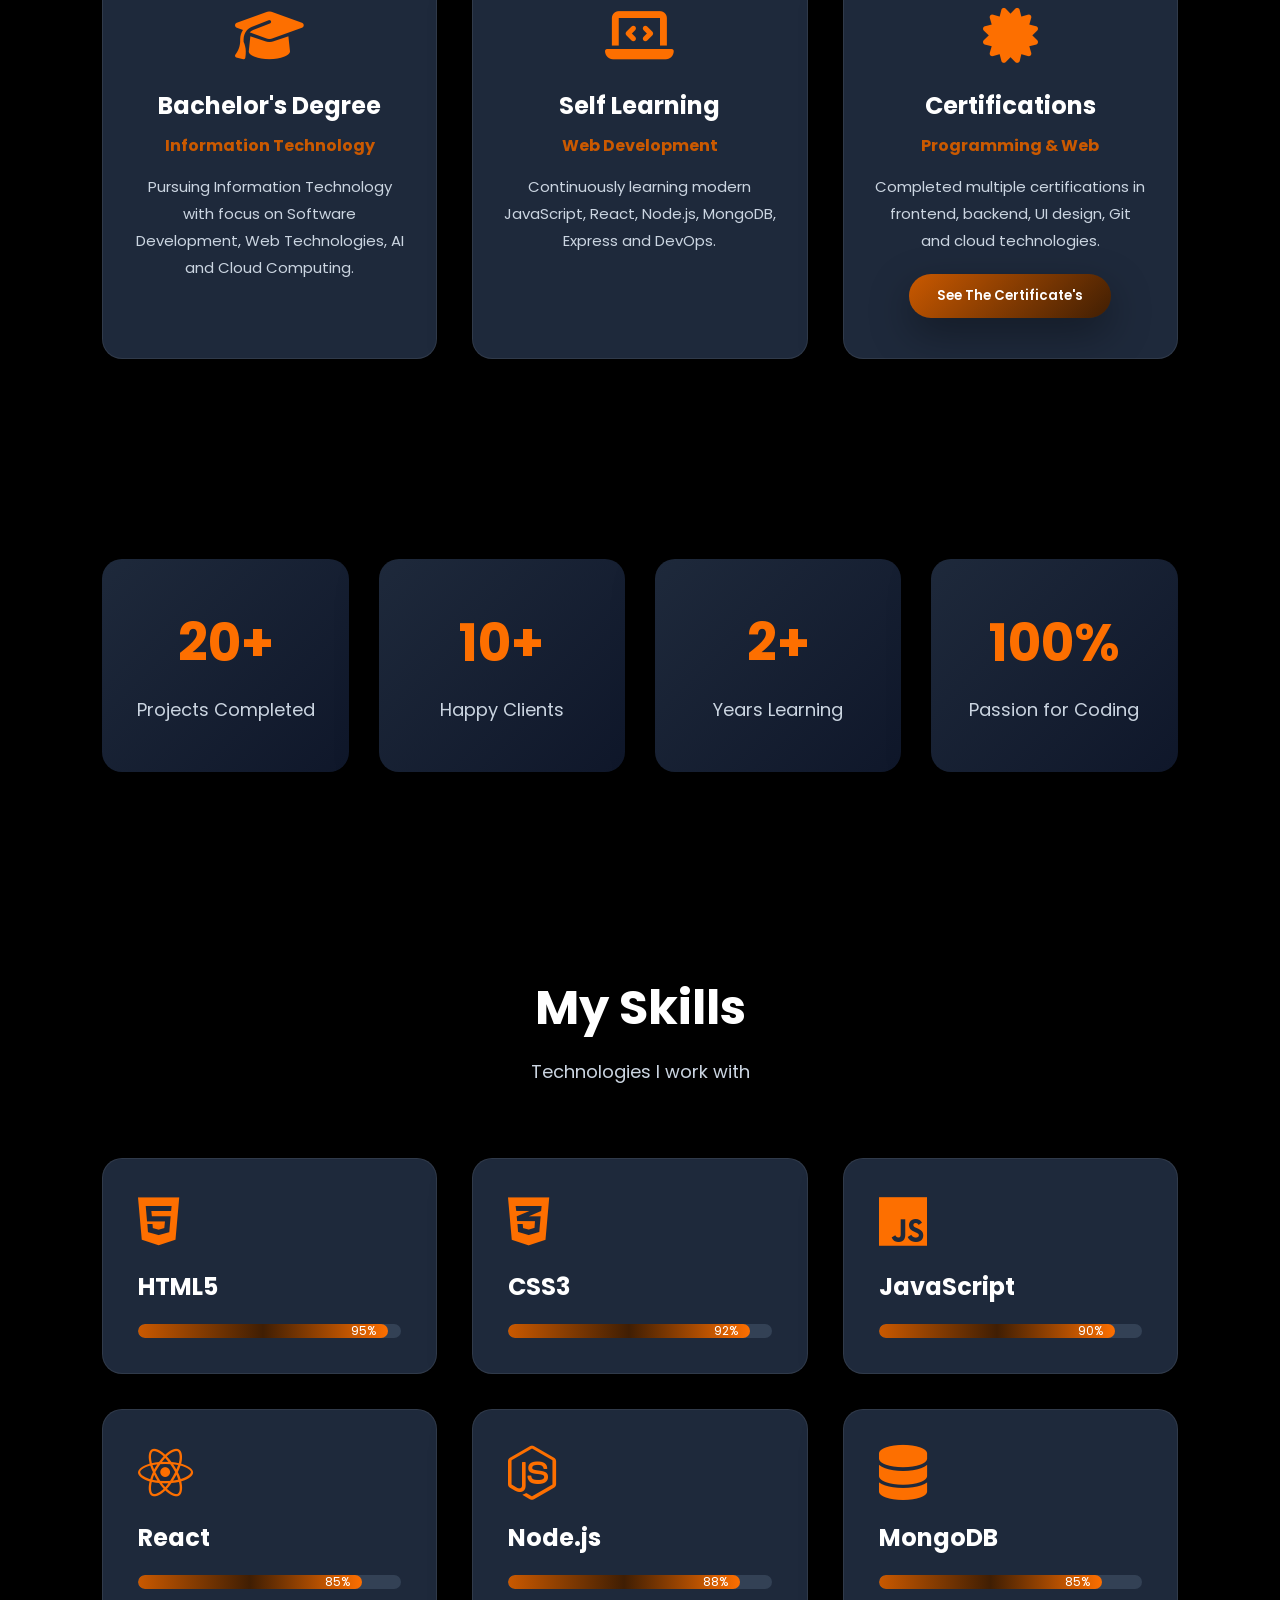
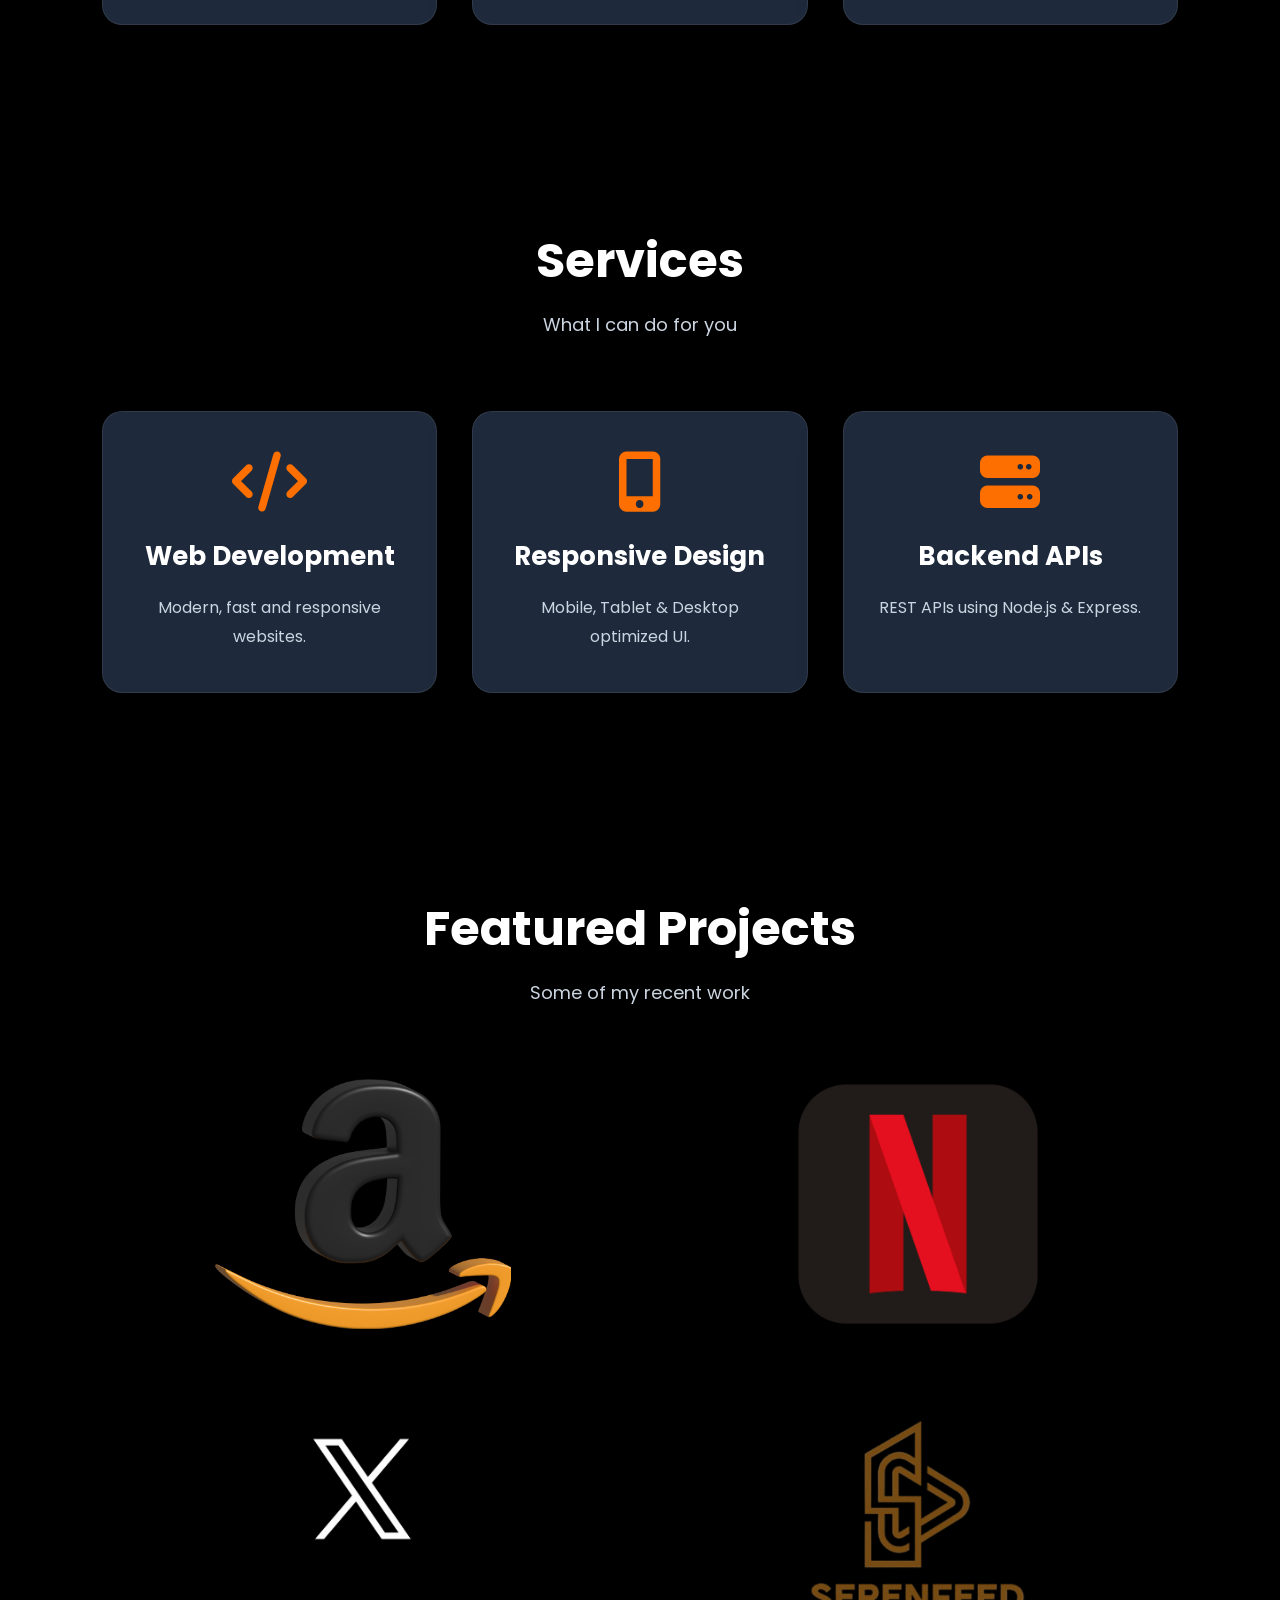
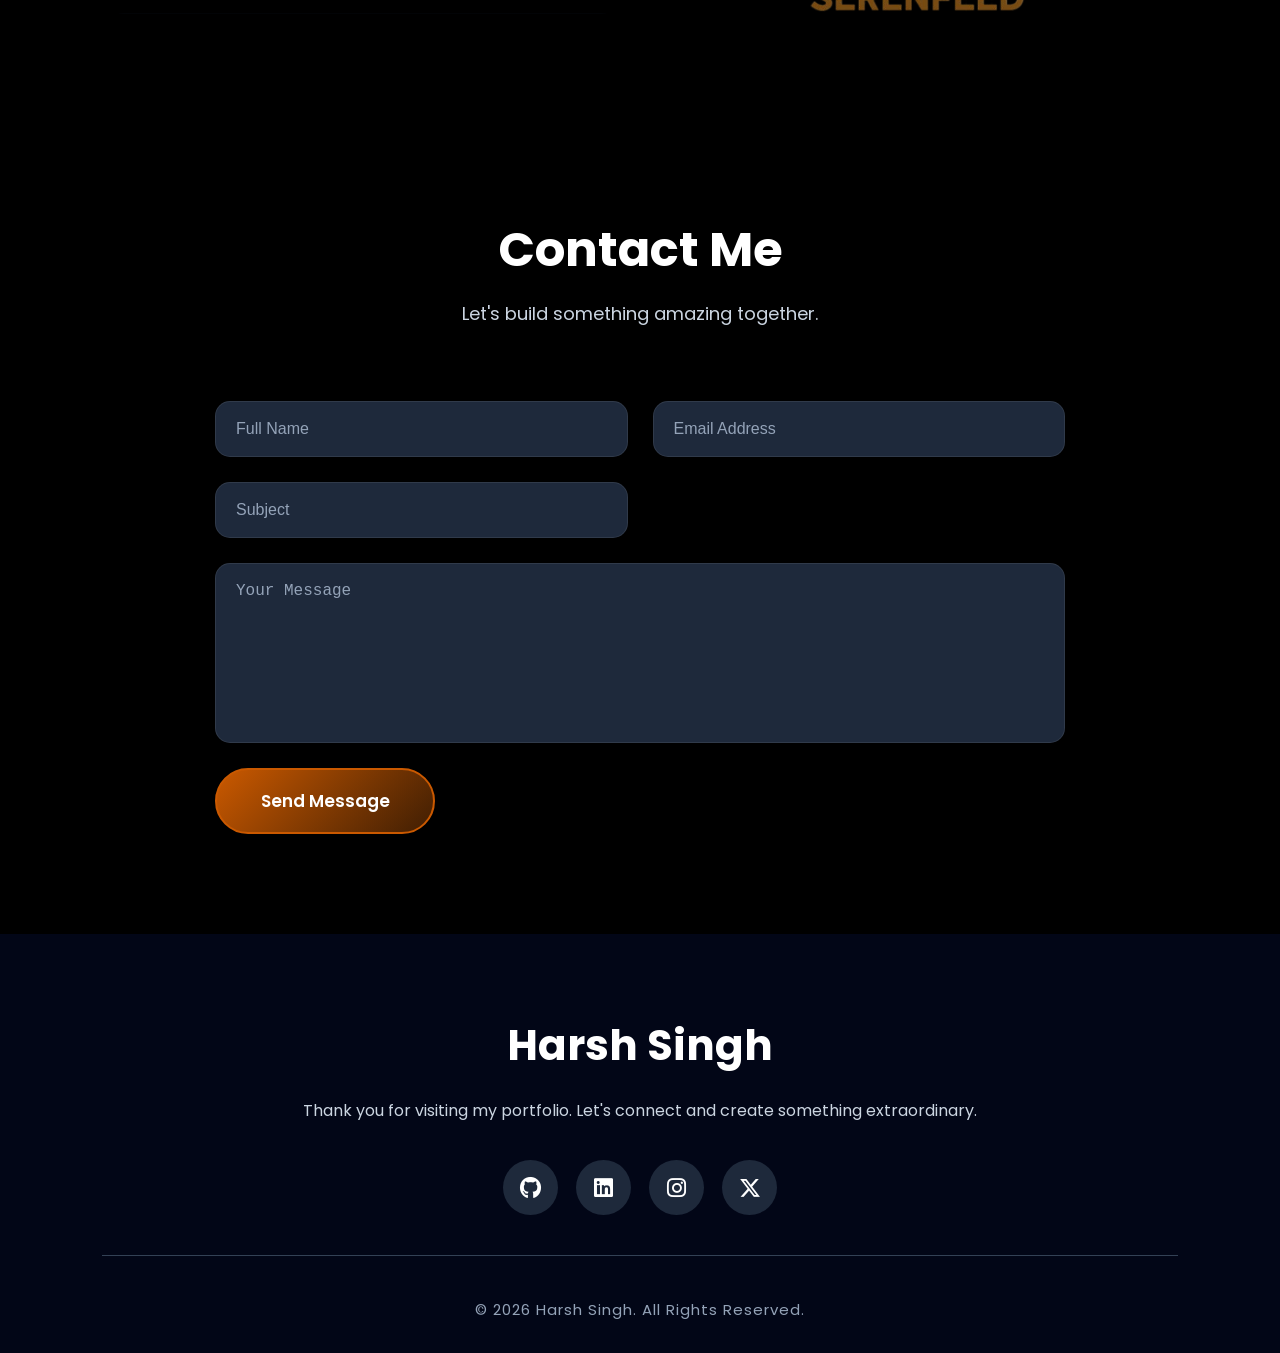
==== commit 3fd73ead: "removal" ====
--- a/index.html
+++ b/index.html
@@ -6,7 +6,7 @@
     <meta name="viewport" content="width=device-width, initial-scale=1.0">
     <title>Harsh Singh | Portfolio</title>
 
-   <link rel="logo" href="screen.png">
+    <link rel="logo" href="screen.png">
 
     <!-- CSS -->
     <link rel="stylesheet" href="portfolio1.css">
@@ -70,11 +70,9 @@
     <section class="hero" id="home">
 
         <div class="hero-content">
-<<<<<<< HEAD:Harsh portfolio/index.html
             <div class="image-bg"><img src="about-bg.png" alt="Harsh singh"></div>
-=======
+
             <div class="image-bg"></div>
->>>>>>> 47cd4001ceaf84f19f005263723b1f5d2e3e9623:index.html
 
             <p class="small-text">
                 Hello, I'm
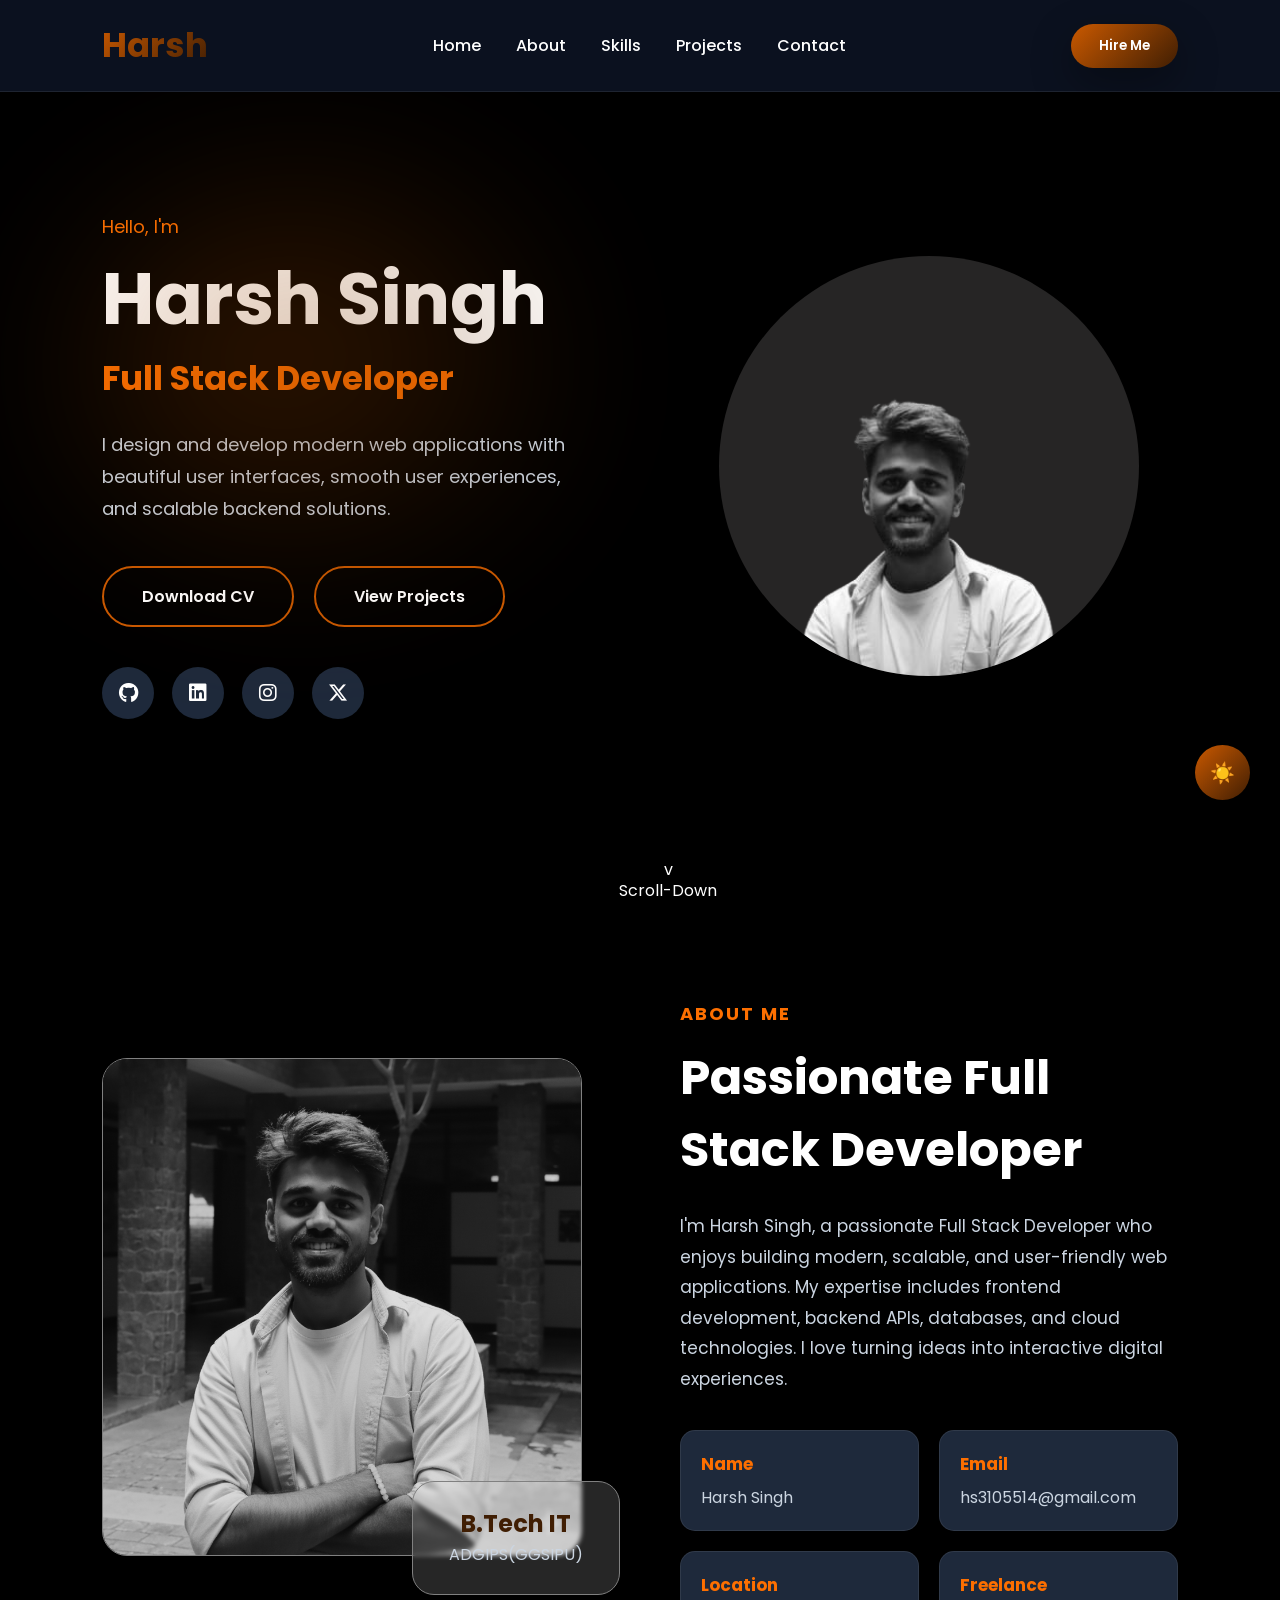
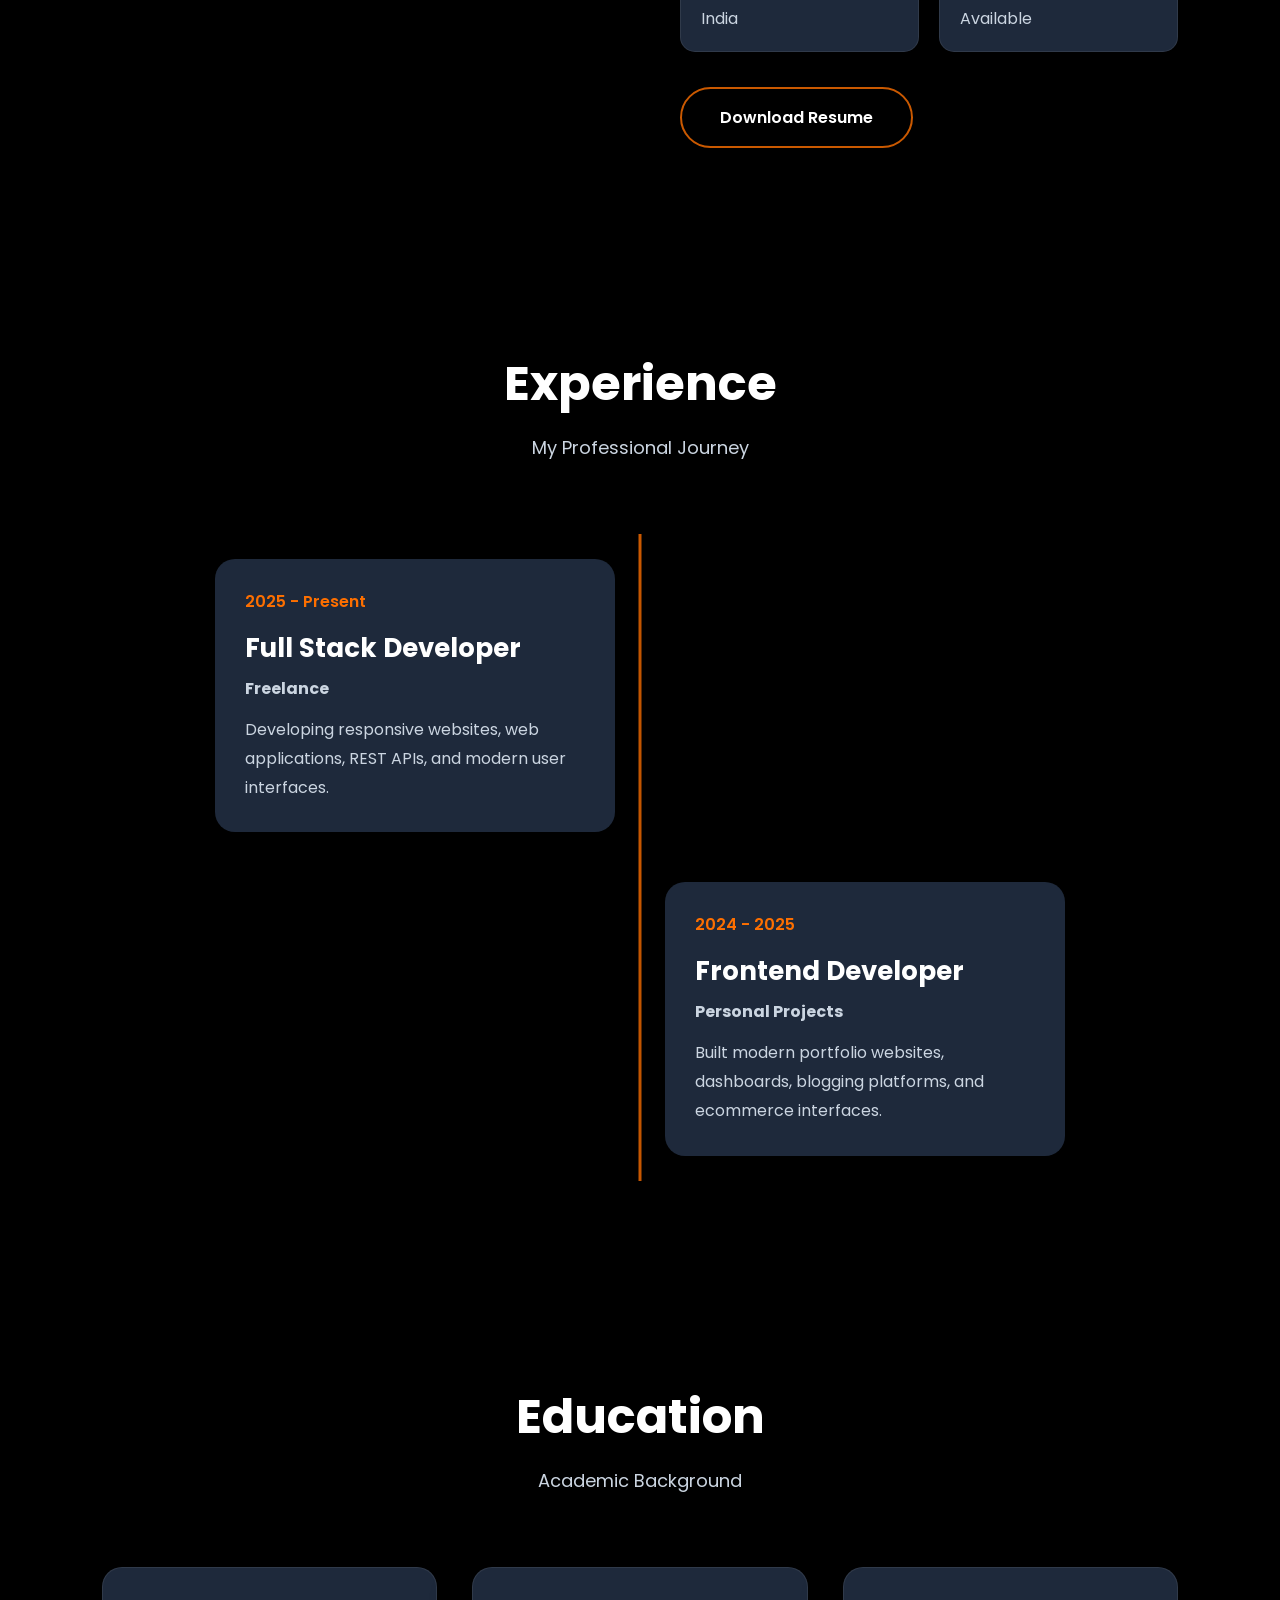
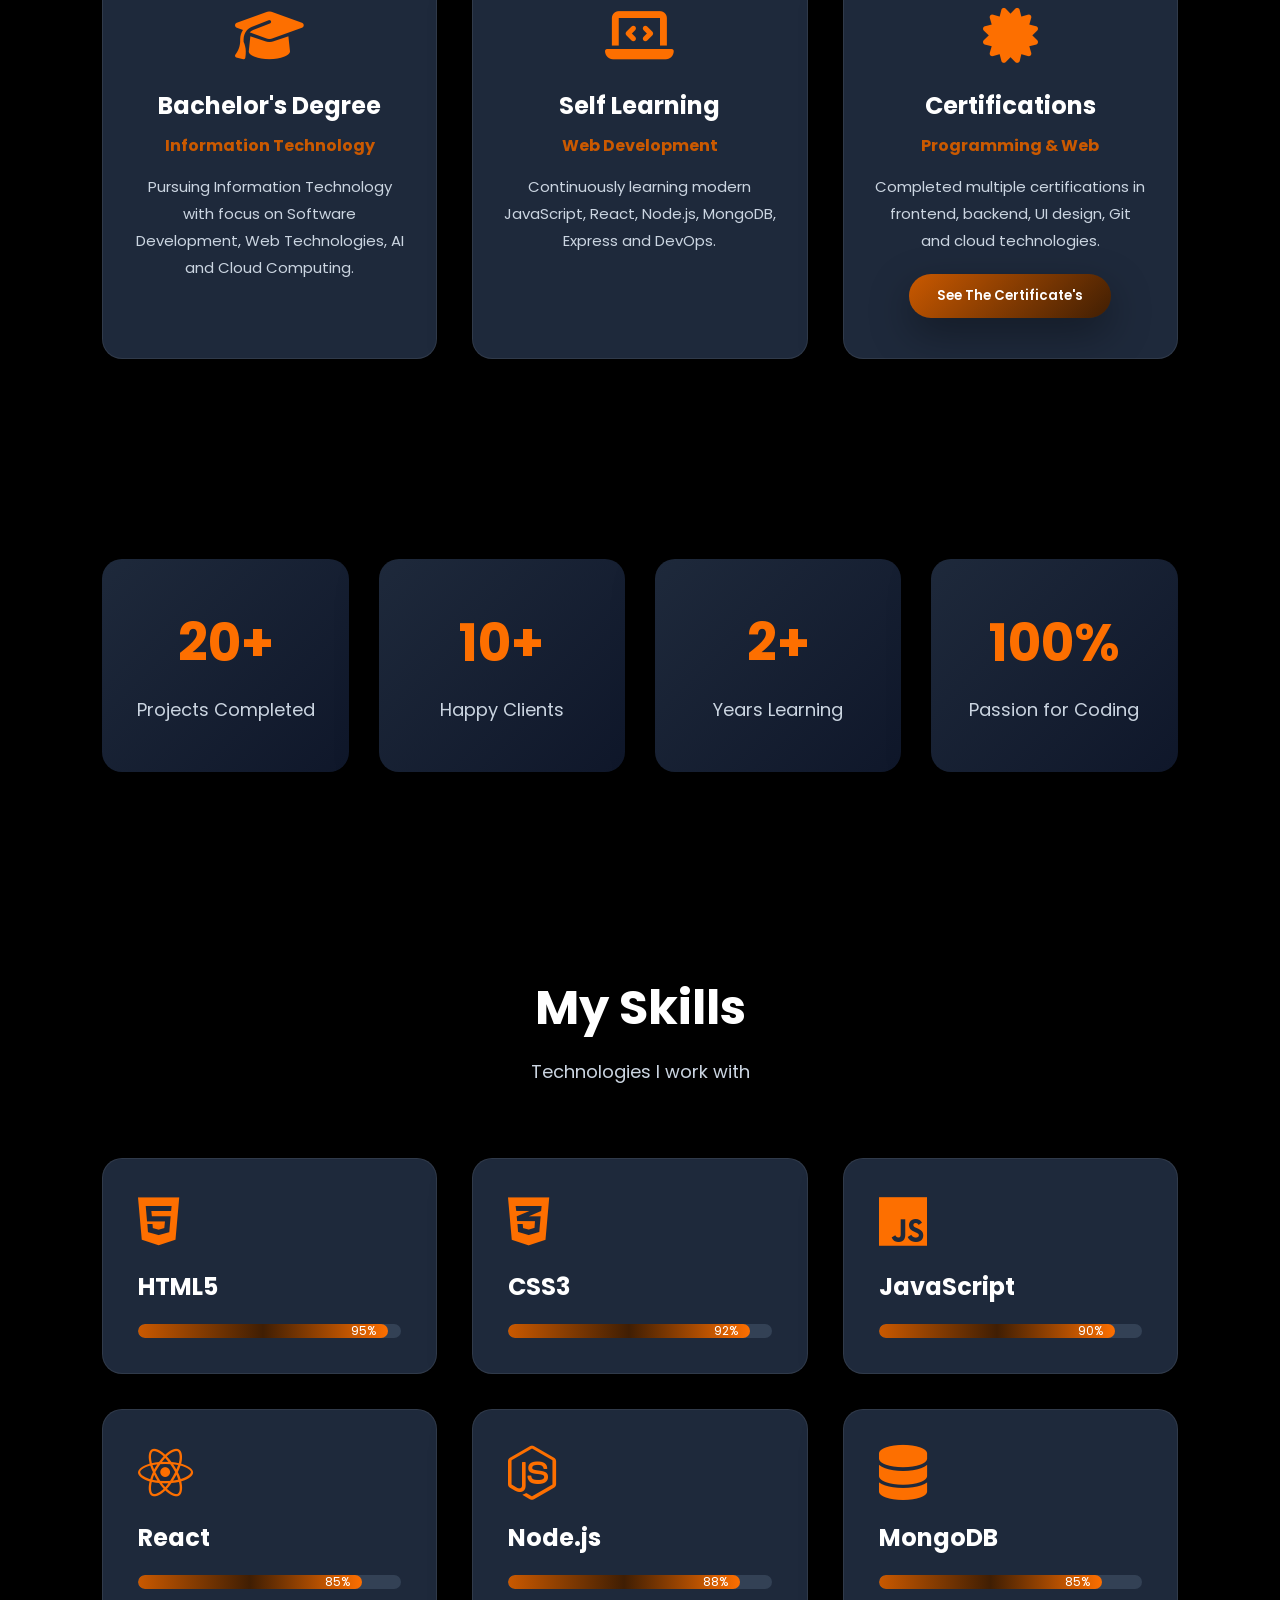
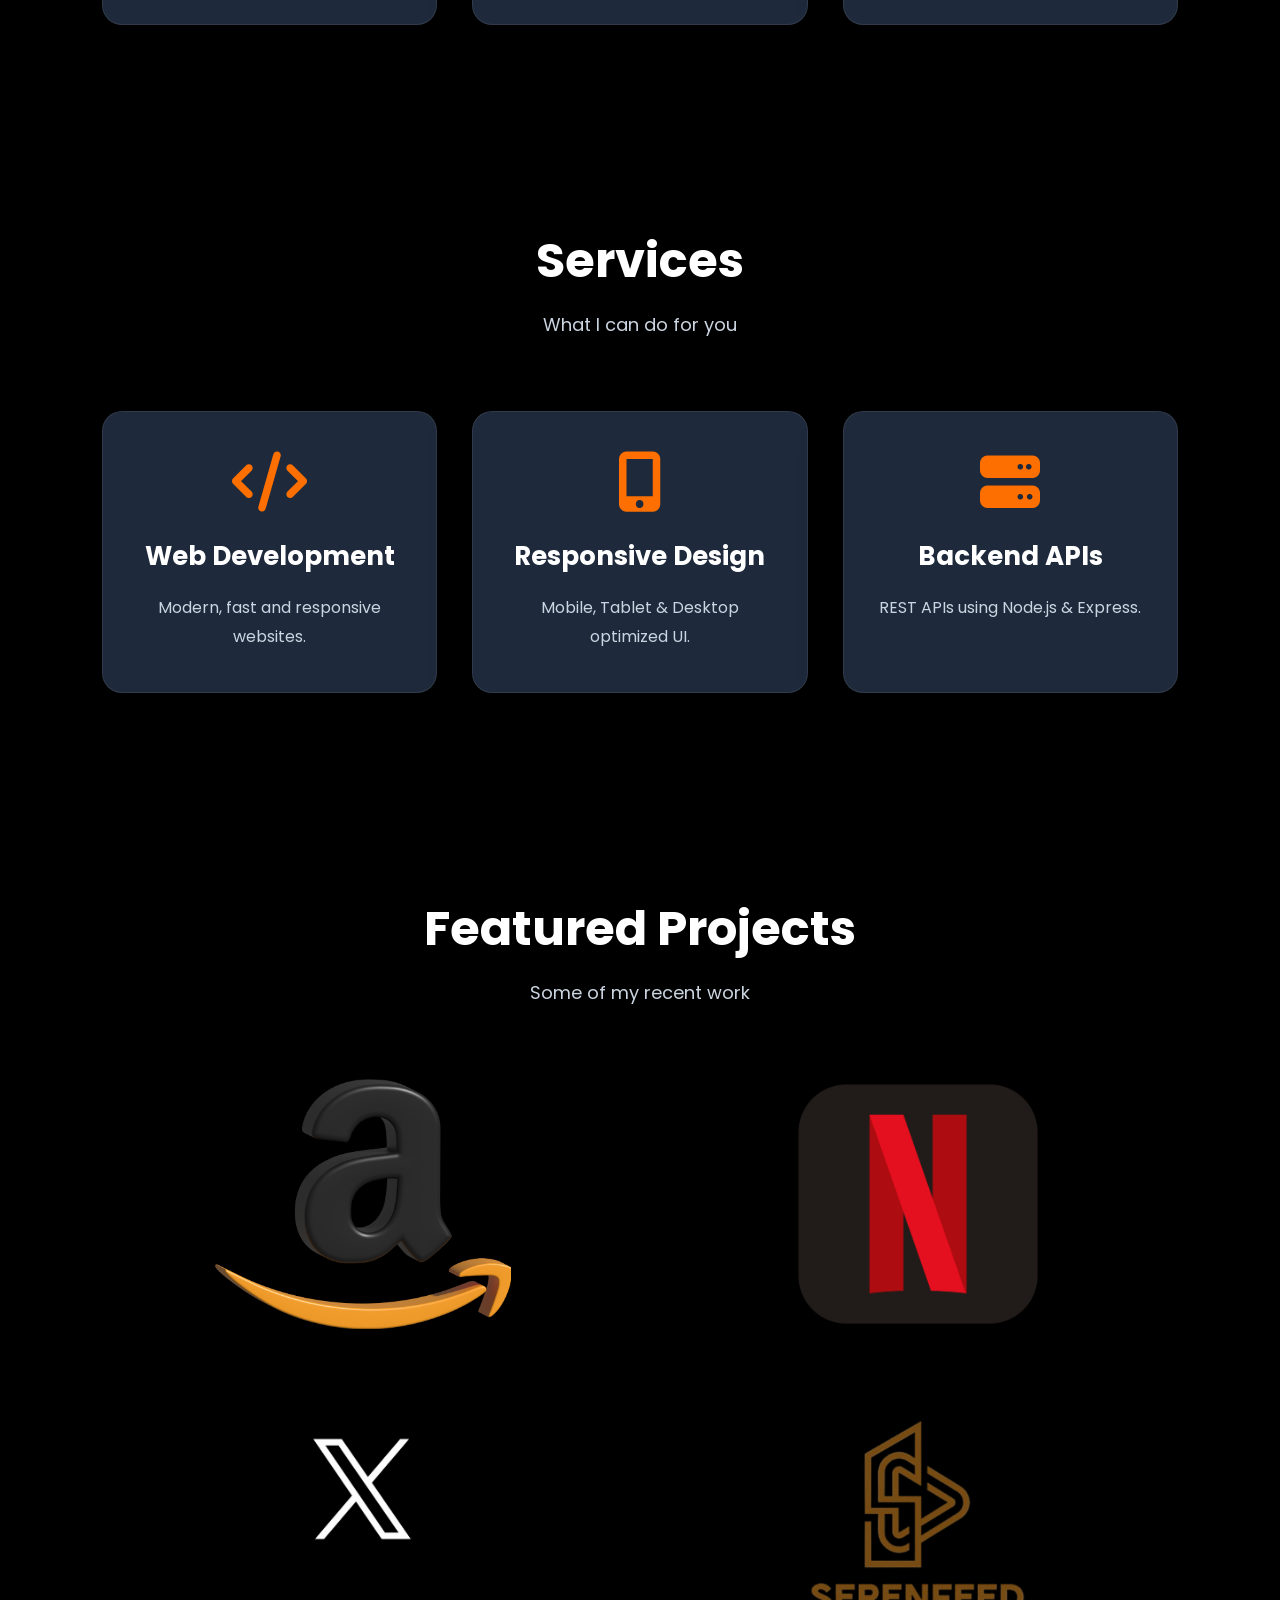
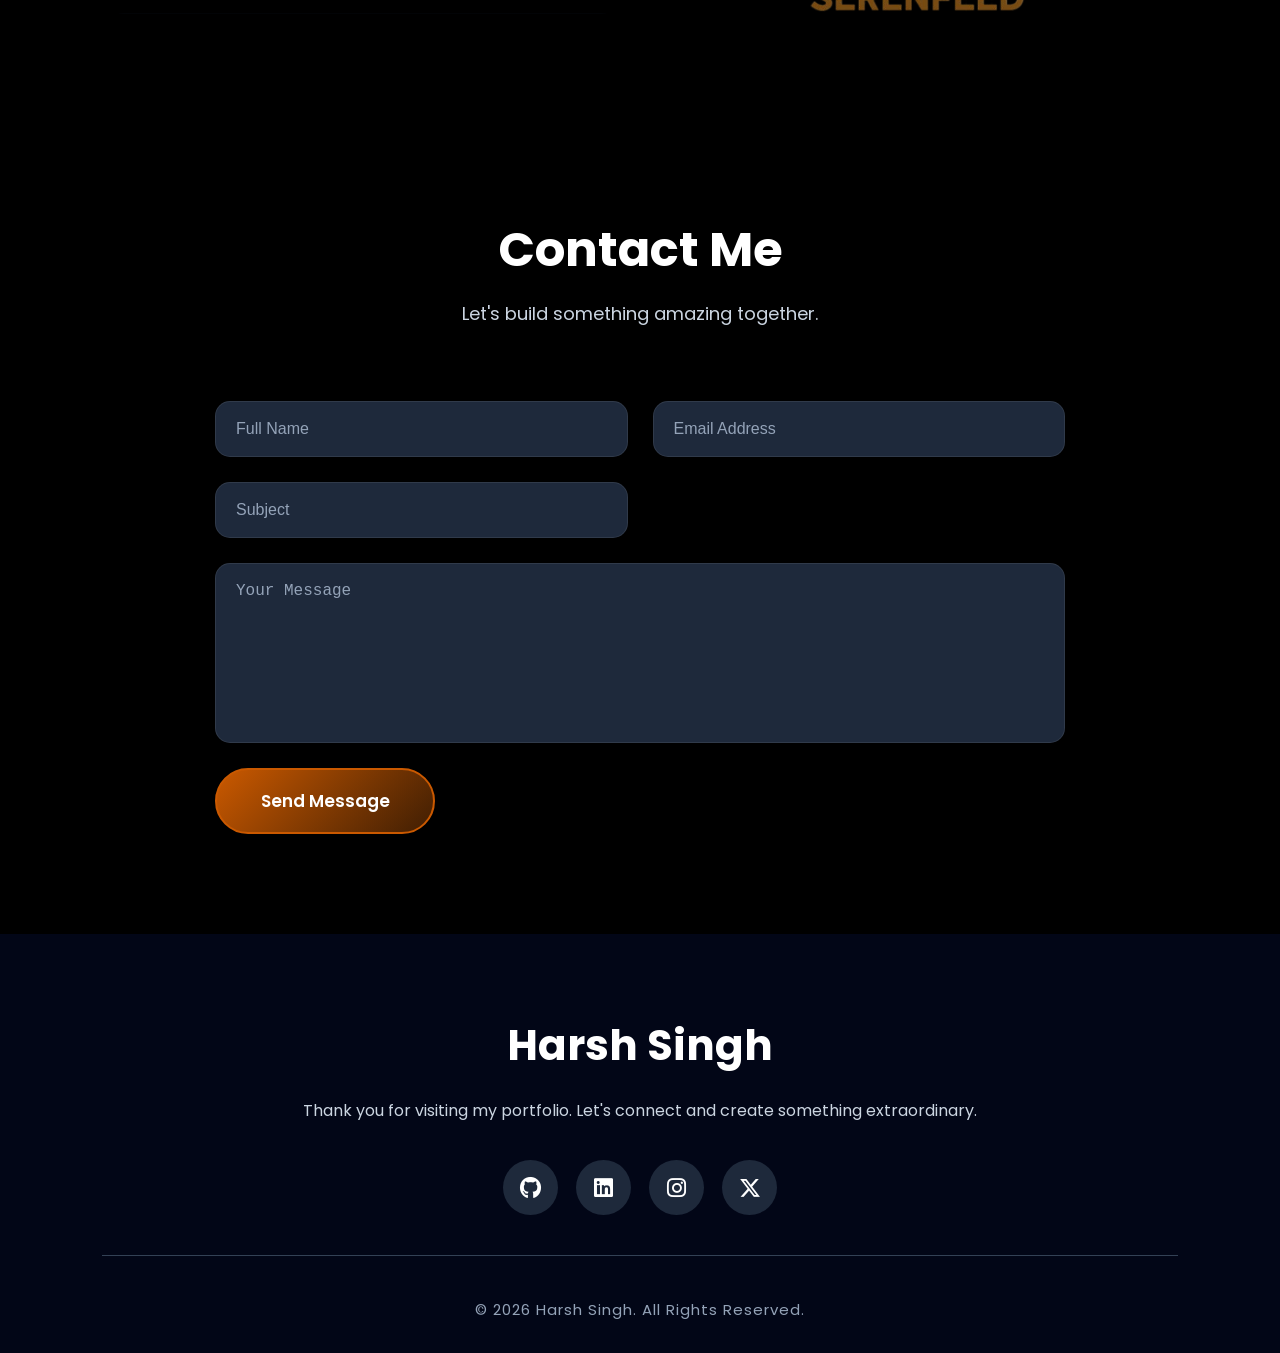
==== commit 4c381cfd: "lightmode" ====
--- a/index.html
+++ b/index.html
@@ -6,7 +6,7 @@
     <meta name="viewport" content="width=device-width, initial-scale=1.0">
     <title>Harsh Singh | Portfolio</title>
 
-    <link rel="logo" href="screen.png">
+   <link rel="logo" href="screen.png">
 
     <!-- CSS -->
     <link rel="stylesheet" href="portfolio1.css">
@@ -70,8 +70,6 @@
     <section class="hero" id="home">
 
         <div class="hero-content">
-            <div class="image-bg"><img src="about-bg.png" alt="Harsh singh"></div>
-
             <div class="image-bg"></div>
 
             <p class="small-text">
--- a/portfolio1.css
+++ b/portfolio1.css
@@ -2024,6 +2024,74 @@
     color: white;
 
 }
+
+/* ===========================
+   Light MODE
+=========================== */
+
+body.dark {
+
+    background: #f6d9c8;
+
+    color: #F8F1E9;
+
+}
+
+body.dark .navbar {
+
+    background: rgba(255, 138, 71, 0.95);
+
+    backdrop-filter: blur(18px);
+
+    border-bottom: 1px solid rgba(255, 255, 255, .08);
+
+}
+
+
+body.dark .info-box,
+body.dark .timeline-content,
+body.dark .education-card,
+body.dark .stat-box,
+body.dark .skill-card,
+body.dark .service-card,
+body.dark input, 
+body.dark textarea {
+
+    background: #9e40062f;
+
+}
+
+body.dark h3,
+body.dark input::placeholder,
+body.dark textarea::placeholder,
+body.dark a:hover{
+    color: rgb(133, 3, 3);
+}
+body.dark h2,
+body.dark h4{
+    color: #c17d2b;
+}
+
+body.dark .small-text
+{
+
+    color: rgb(255, 167, 123);
+
+}
+
+body.dark p,
+body.dark span {
+
+    color: black;
+
+}
+
+body.dark footer {
+
+    background: #120E0B;
+
+}
+
 /* ==========================================
         SMOOTH TRANSITIONS
 ========================================== */
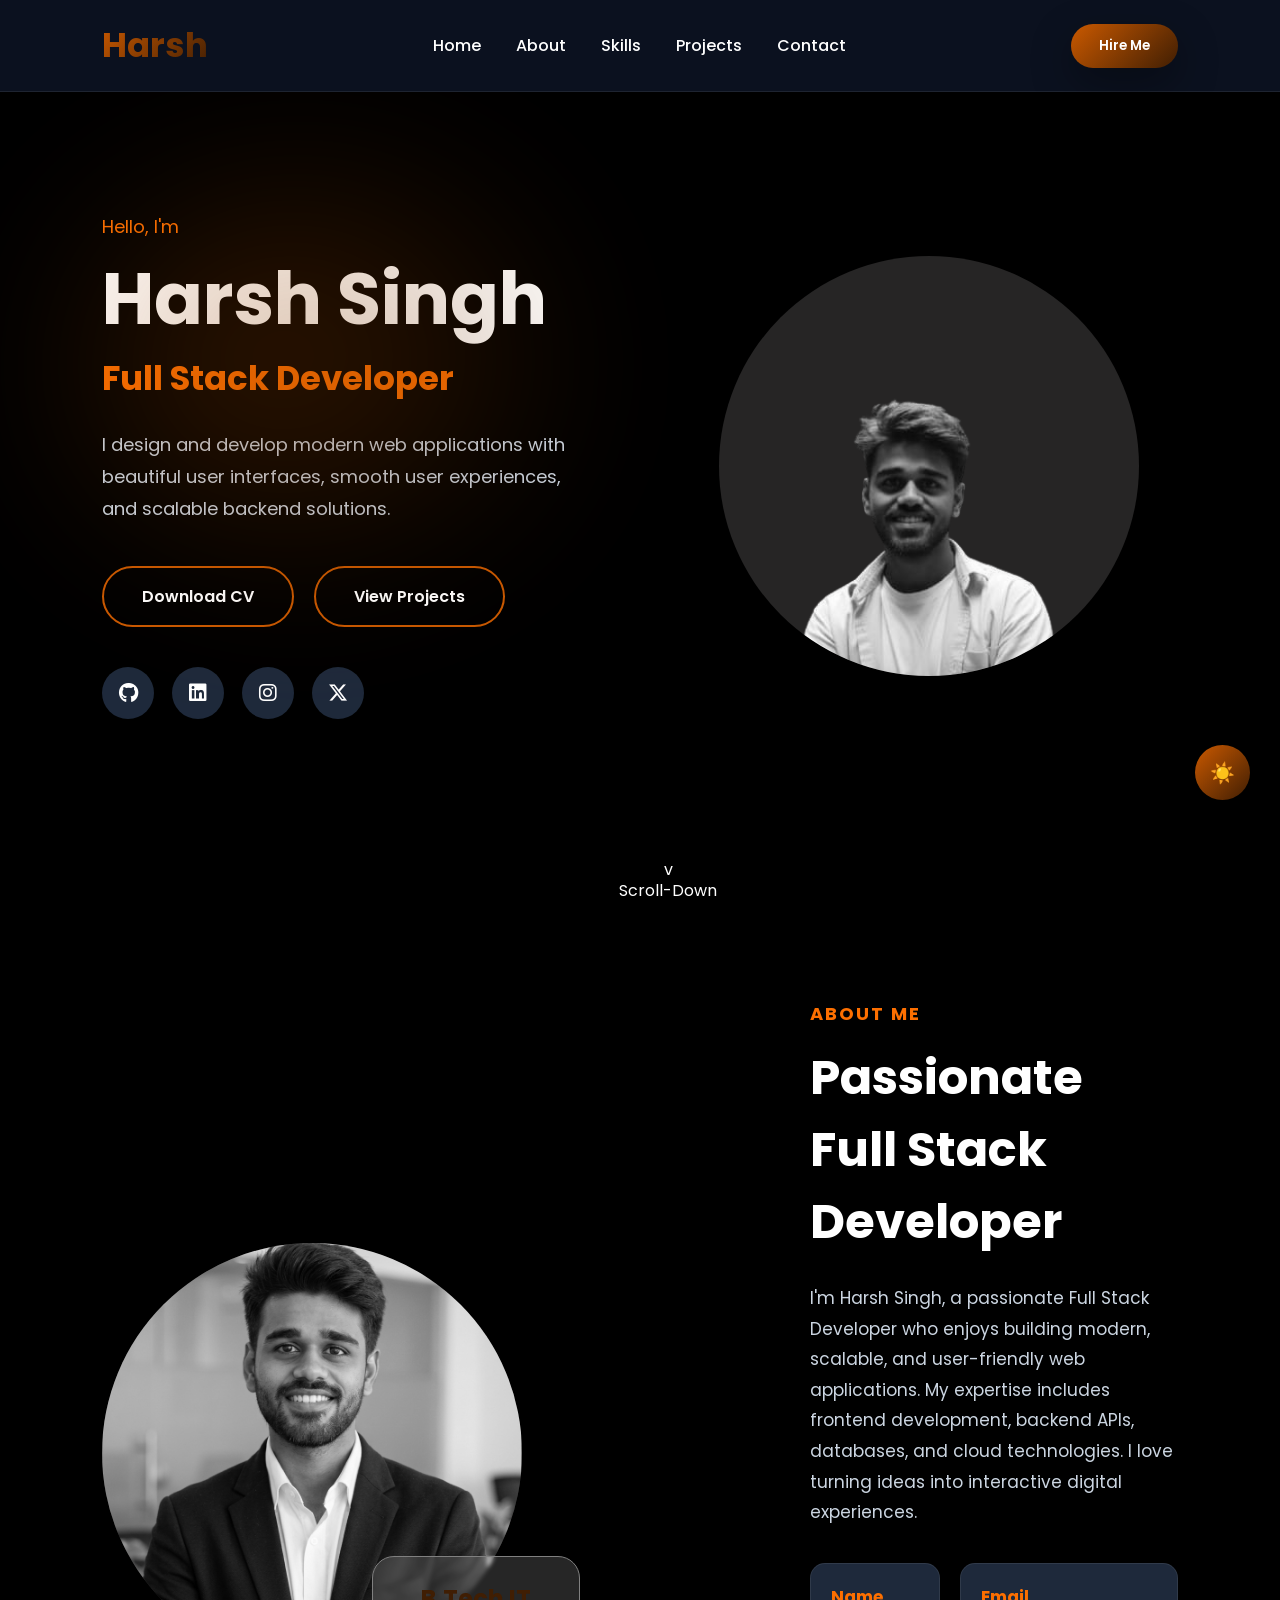
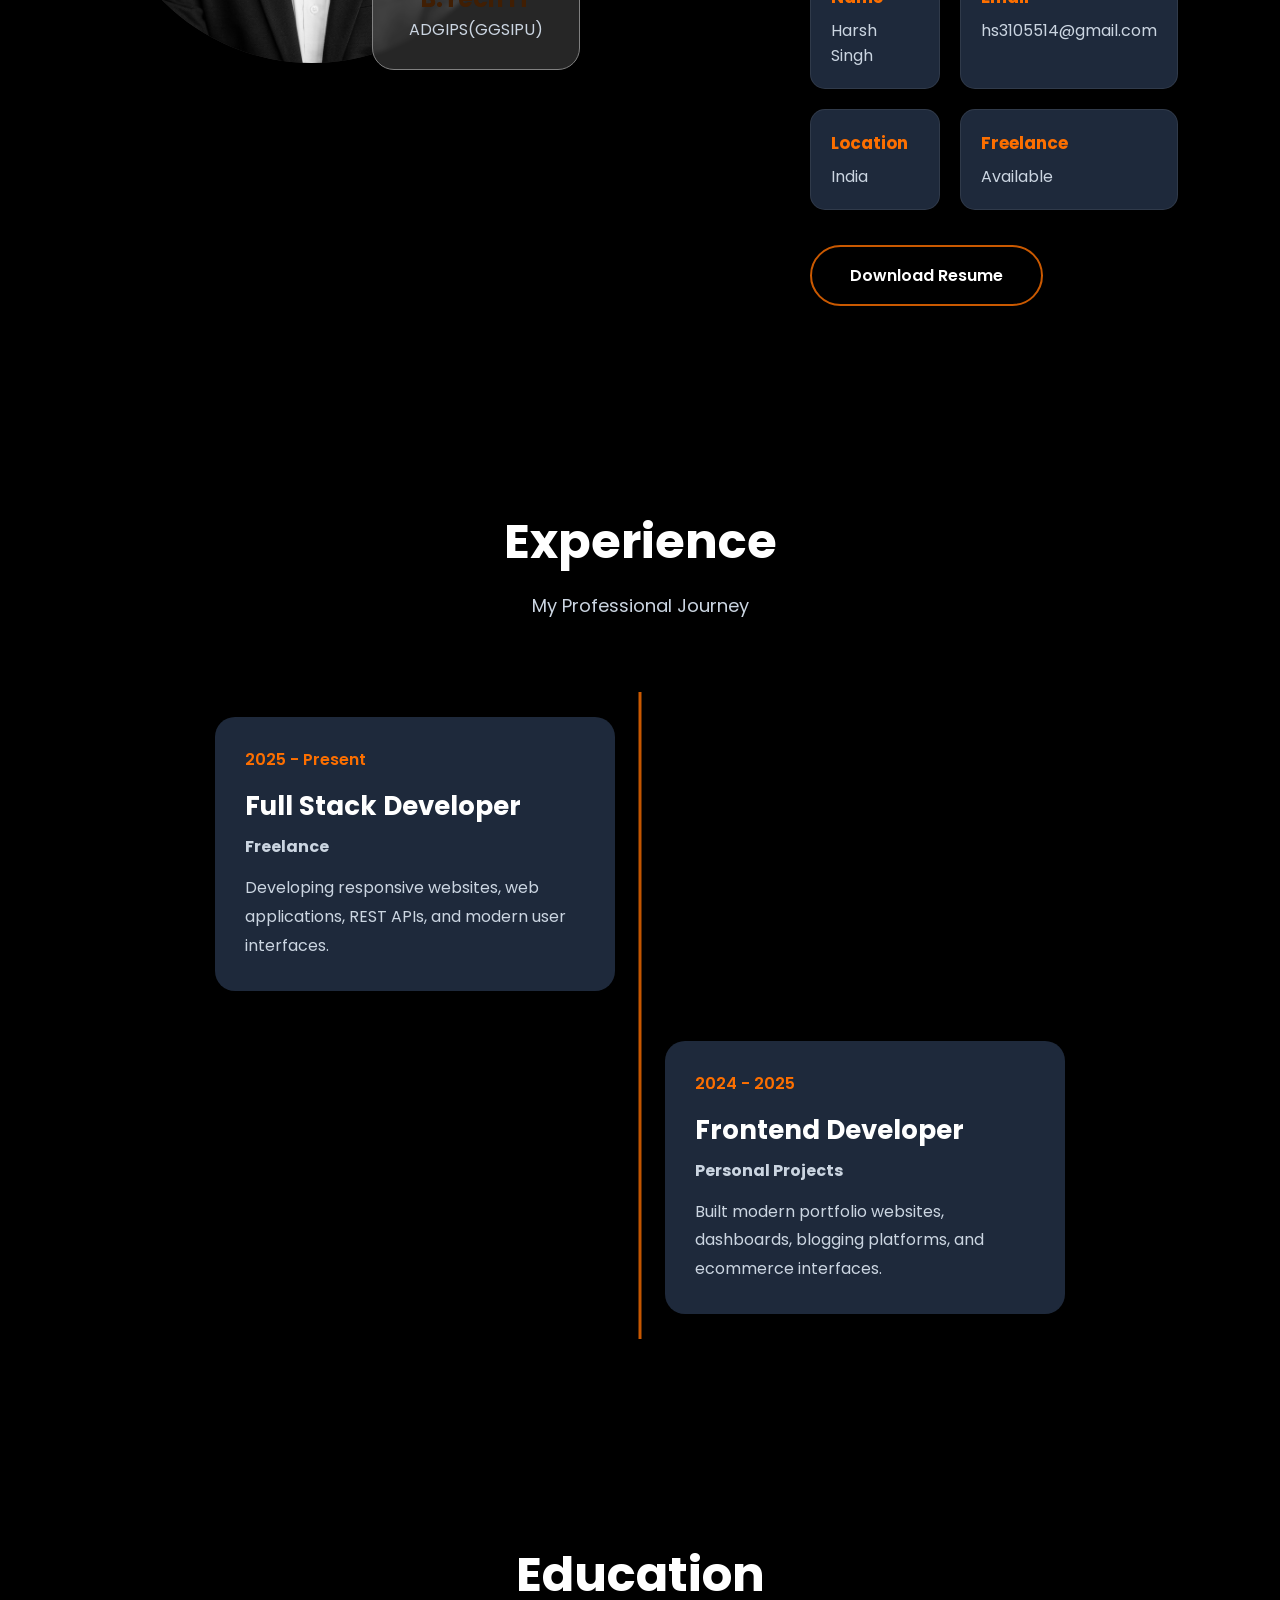
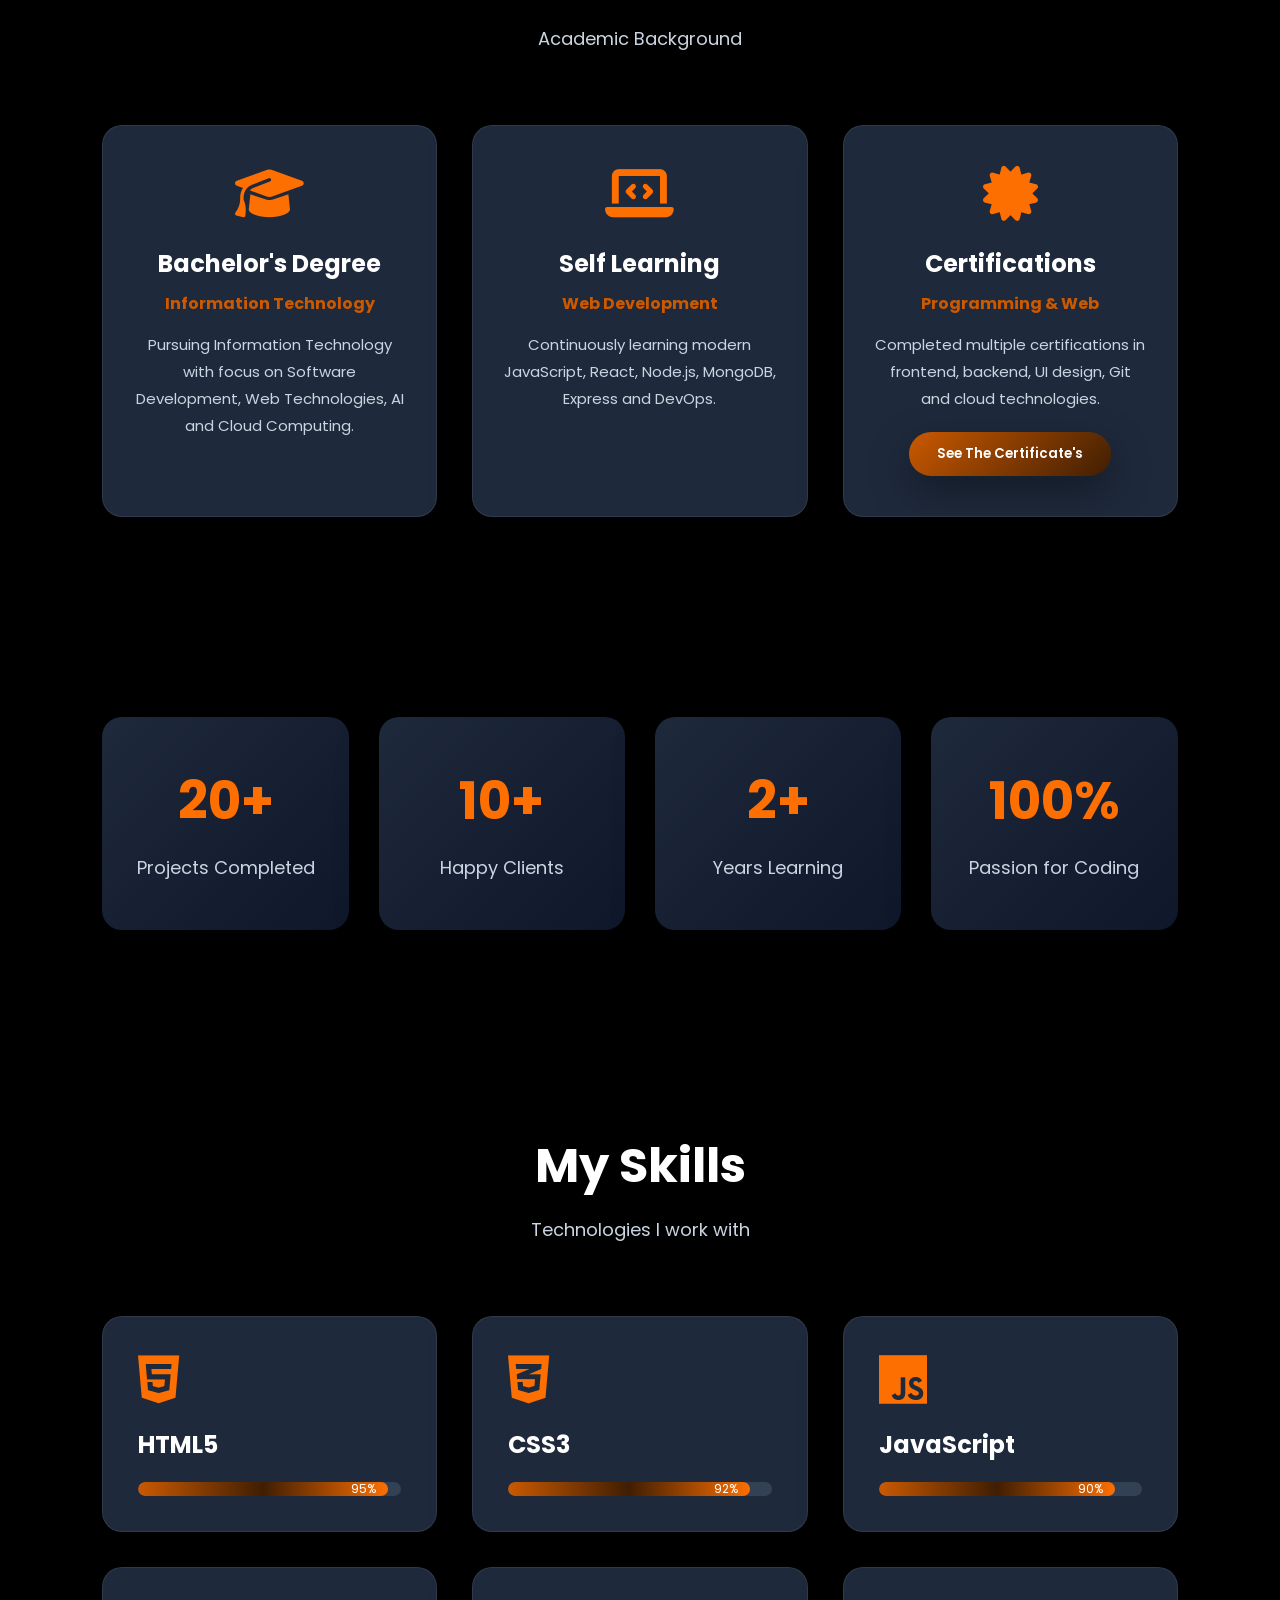
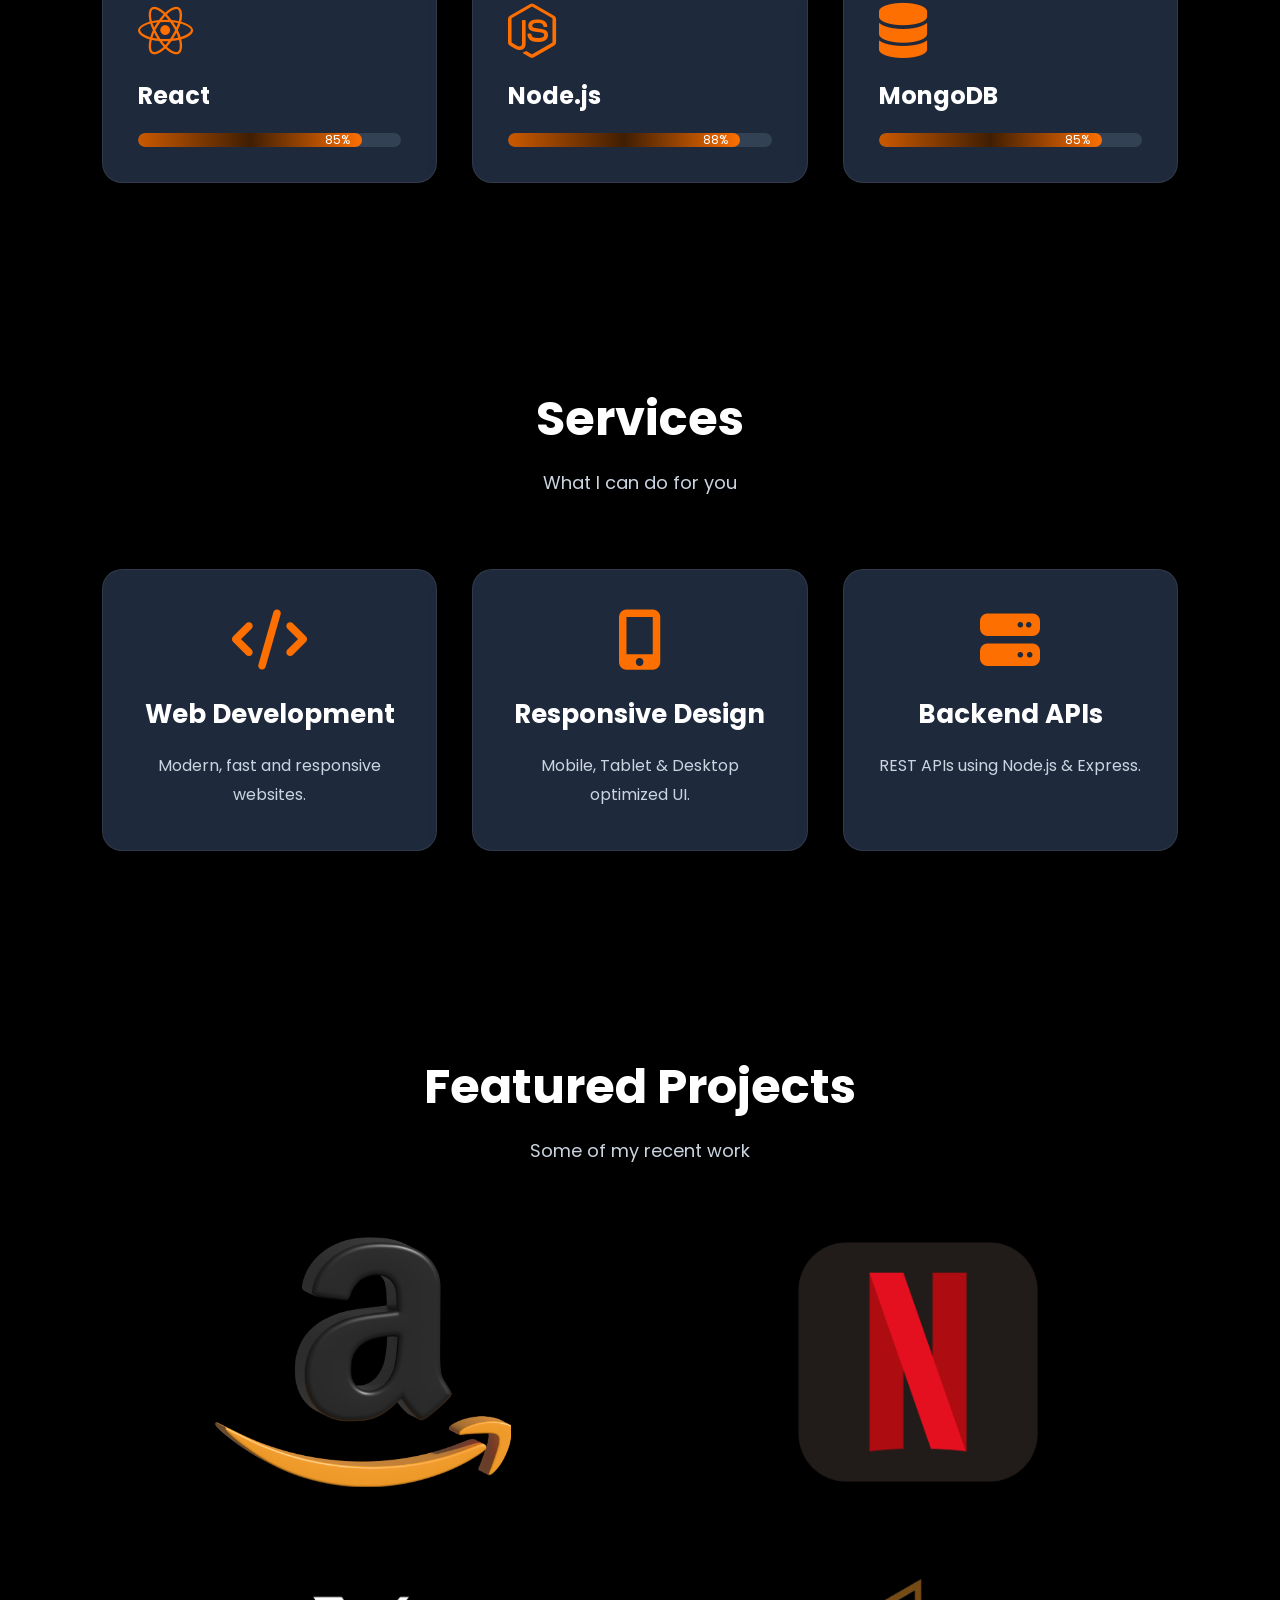
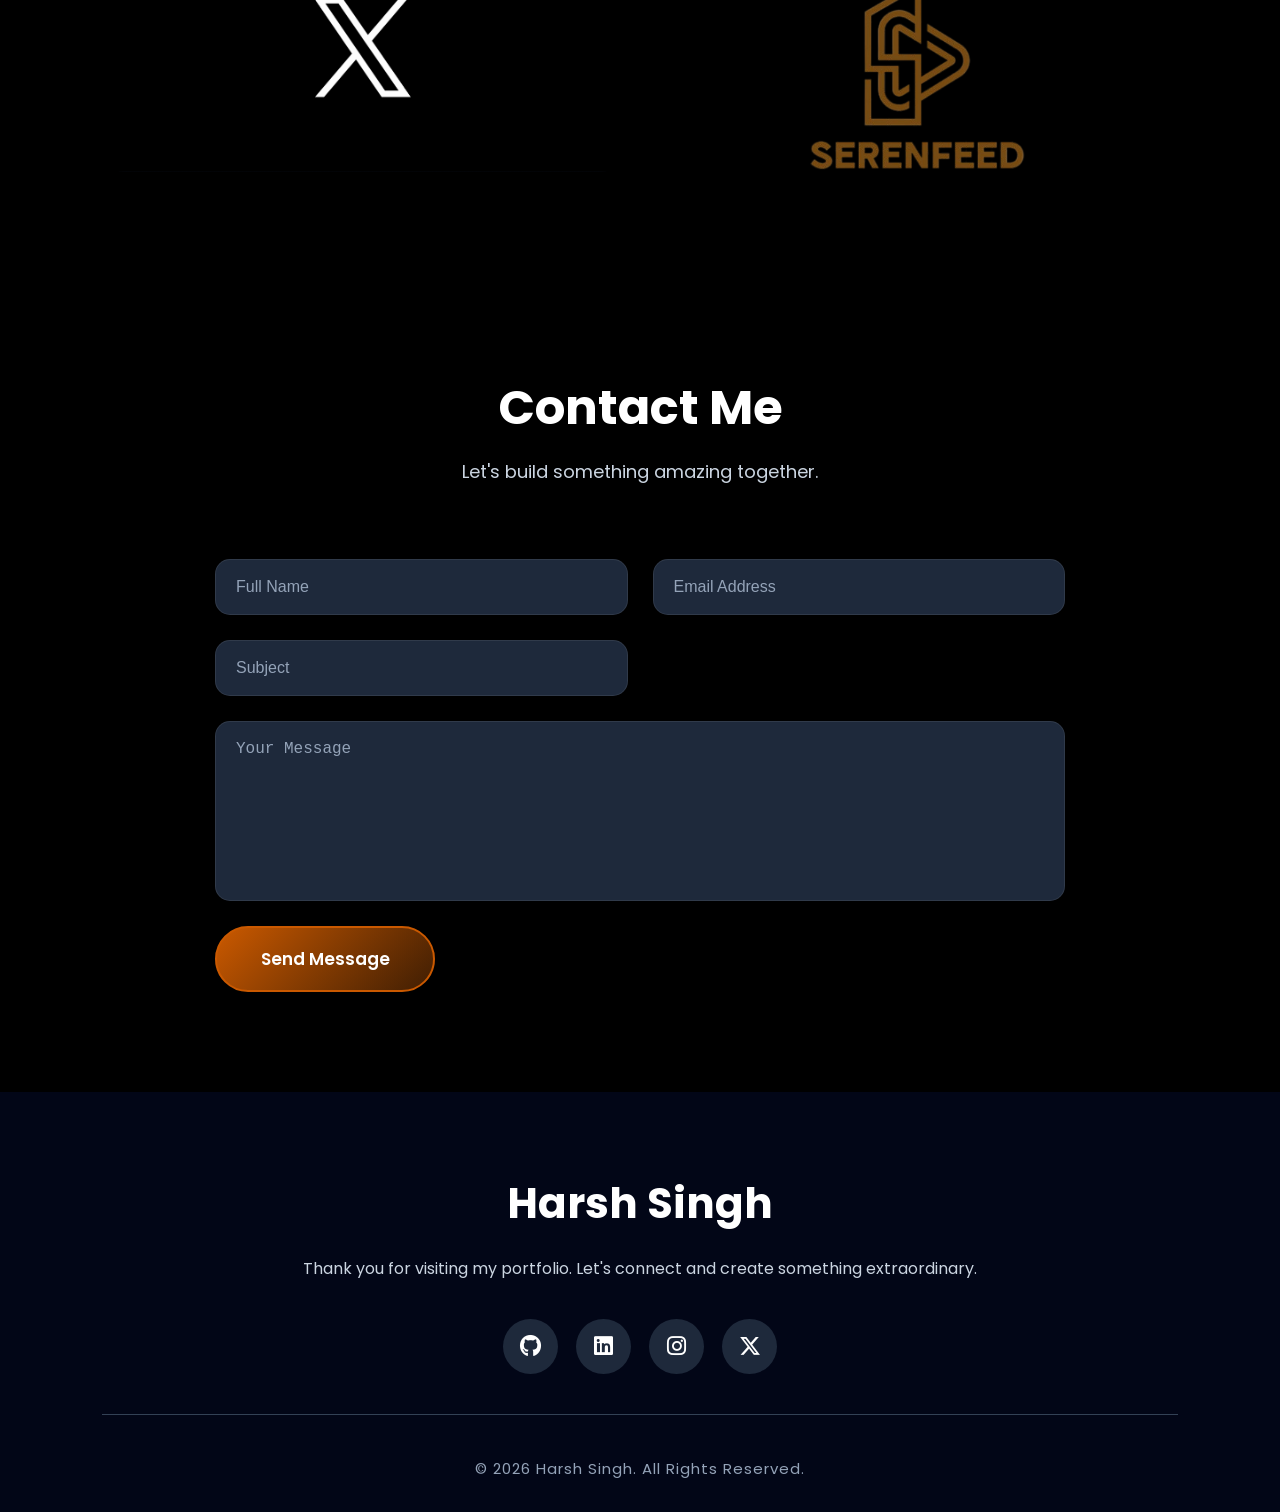
==== commit 40507946: "adding update" ====
--- a/index.html
+++ b/index.html
@@ -6,7 +6,8 @@
     <meta name="viewport" content="width=device-width, initial-scale=1.0">
     <title>Harsh Singh | Portfolio</title>
 
-   <link rel="logo" href="screen.png">
+    <!--Favicon-->
+    <link rel="icon" type="image/png" href="logo.png">
 
     <!-- CSS -->
     <link rel="stylesheet" href="portfolio1.css">
@@ -112,7 +113,7 @@
                     <i class="fab fa-github"></i>
                 </a>
 
-                <a href="www.linkedin.com/in/harsh-singh-16a64332b">
+                <a href="https://www.linkedin.com/in/harsh-singh-16a64332b/">
                     <i class="fab fa-linkedin"></i>
                 </a>
 
@@ -156,7 +157,9 @@
 
         <div class="about-image">
 
-            <img src="about.png" alt="About Me">
+            <div class="img-box"><img src="about.png" alt="About Me">
+
+            </div>
 
             <div class="card">
                 <h1>B.Tech IT</h1>
--- a/portfolio1.css
+++ b/portfolio1.css
@@ -561,9 +561,8 @@
     flex-direction: column;
     justify-content: center;
     align-items: center;
-    margin: 10px 10px 10px 10px;
-    top: -85px;
-    left: 300px;
+    top: 160px;
+    left: -150px;
     position: relative;
     border-radius: 22px;
     background-color: rgba(255, 255, 255, 0.15);
@@ -575,6 +574,13 @@
 
 .card h1 {
     color: var(--secondary)
+}
+
+.about-image {
+    display: flex;
+
+    justify-content: center;
+    align-items: center;
 }
 
 .about-image img {
@@ -1608,38 +1614,38 @@
     }
 
     .card {
+        position: relative;
+
+        top: 10px;
+
+        left: 10px;
+
+        height: 70px;
+
+        width: 600px;
+
+    }
+
+    .img-box img {
+
+        width: 100%;
+
+    }
+
+    .about-image {
         flex-direction: column;
-        gap: 8px;
-        z-index: 50;
-        height: 500px;
-        width: 70px;
-        top: 10px;
+
+    }
+
+    .about-info {
+
+        grid-template-columns: 1fr 1fr;
+
+    }
+
+    .timeline::before {
+
         left: 20px;
-    }
-
-    .card h1 {
-        writing-mode: vertical-lr;
-        text-orientation: upright;
-        letter-spacing: 2px;
-    }
-
-    .about-image {
-
-        display: flex;
-
-        justify-content: center;
-
-    }
-
-    .about-info {
-
-        grid-template-columns: 1fr 1fr;
-
-    }
-
-    .timeline::before {
-
-        left: 20px;
 
     }
 
@@ -1731,7 +1737,7 @@
 
     .img-box img {
 
-        width: 300px;
+        width: 100%;
 
     }
 
@@ -2054,7 +2060,7 @@
 body.dark .stat-box,
 body.dark .skill-card,
 body.dark .service-card,
-body.dark input, 
+body.dark input,
 body.dark textarea {
 
     background: #9e40062f;
@@ -2064,16 +2070,16 @@
 body.dark h3,
 body.dark input::placeholder,
 body.dark textarea::placeholder,
-body.dark a:hover{
+body.dark a:hover {
     color: rgb(133, 3, 3);
 }
+
 body.dark h2,
-body.dark h4{
+body.dark h4 {
     color: #c17d2b;
 }
 
-body.dark .small-text
-{
+body.dark .small-text {
 
     color: rgb(255, 167, 123);
 
